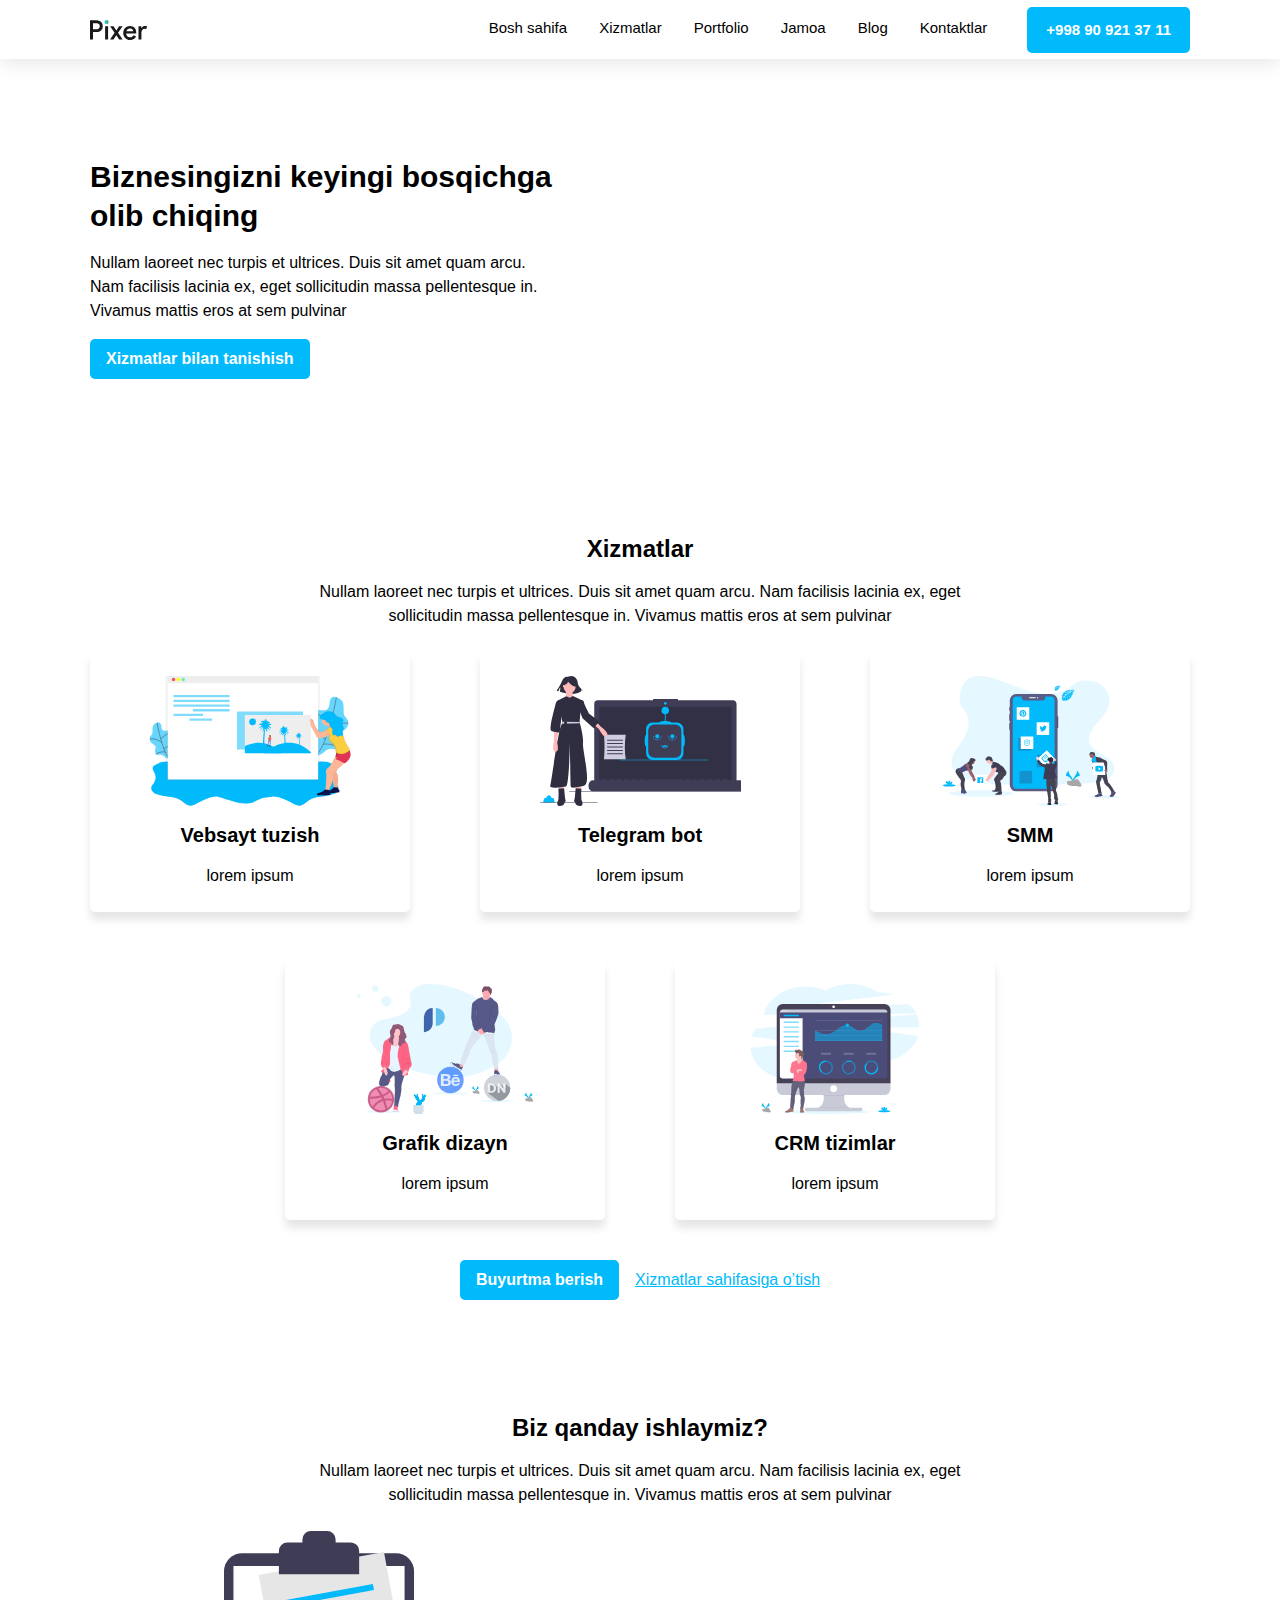
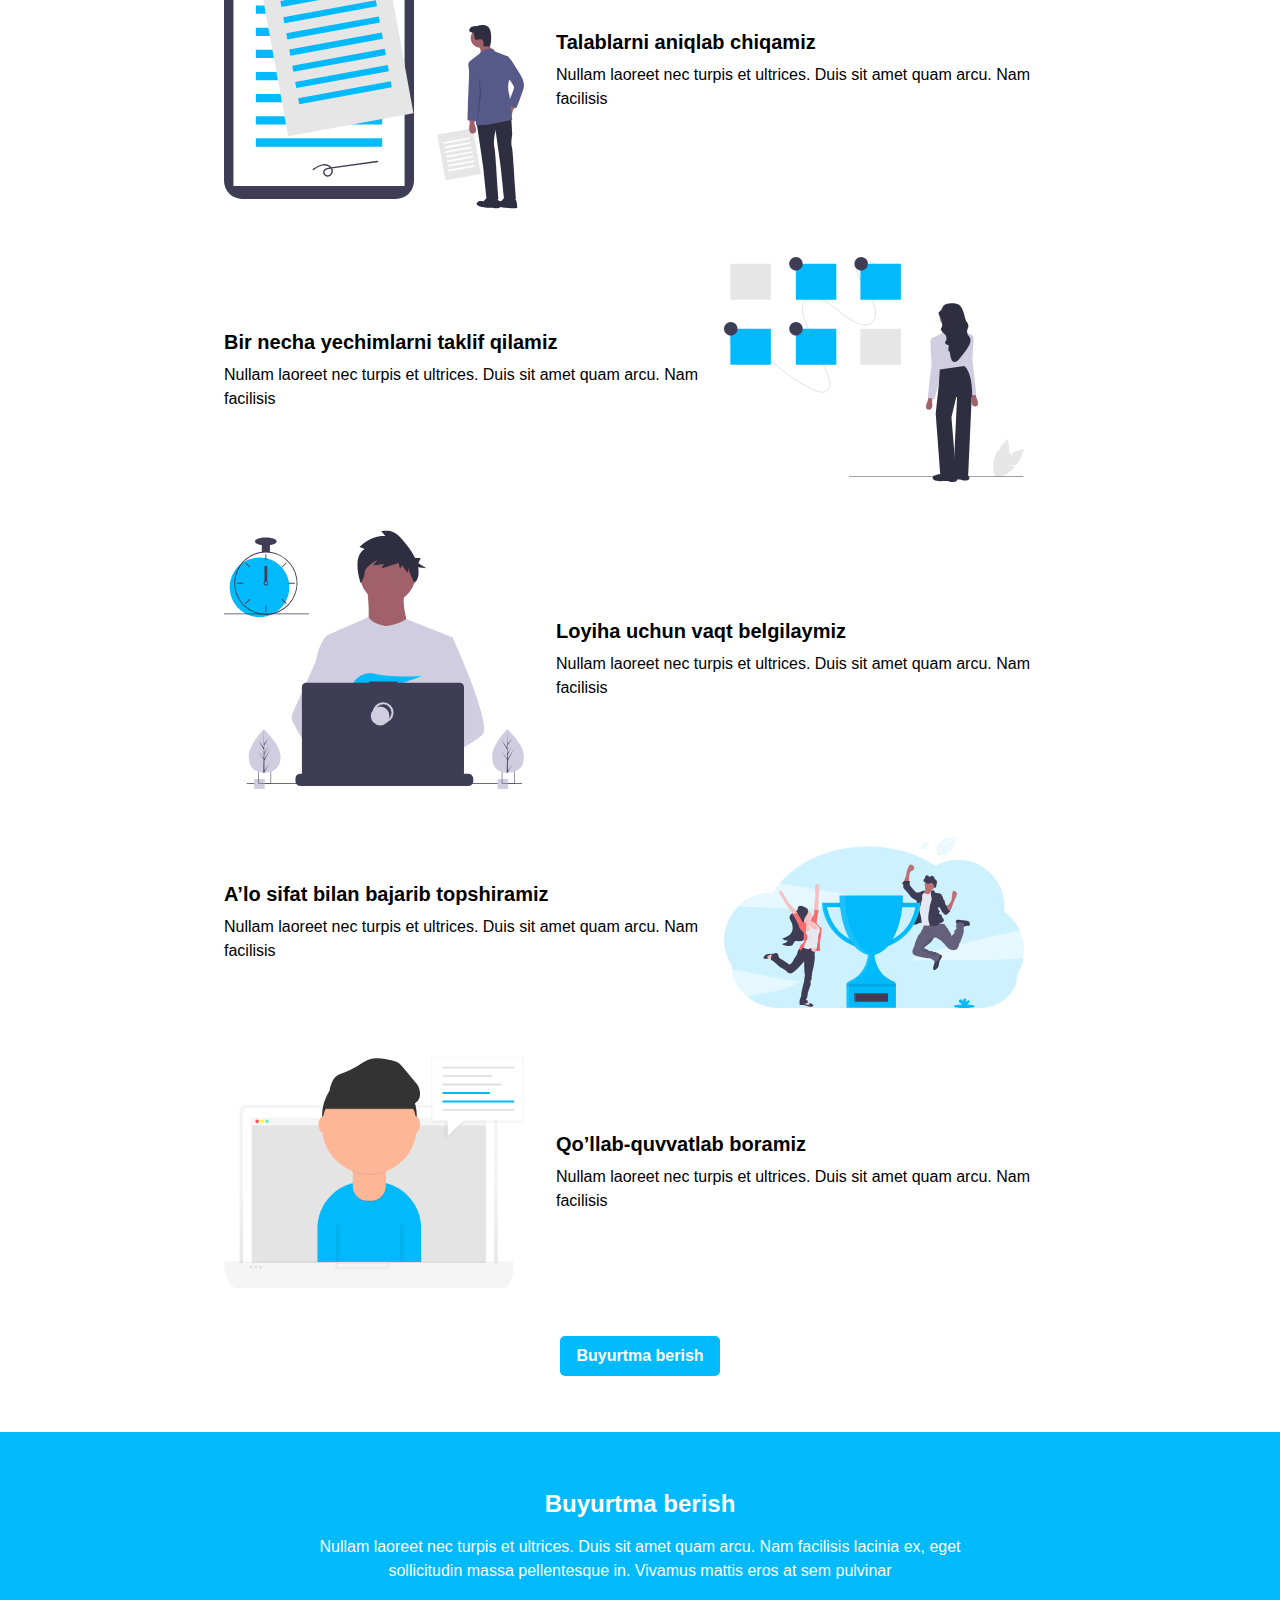
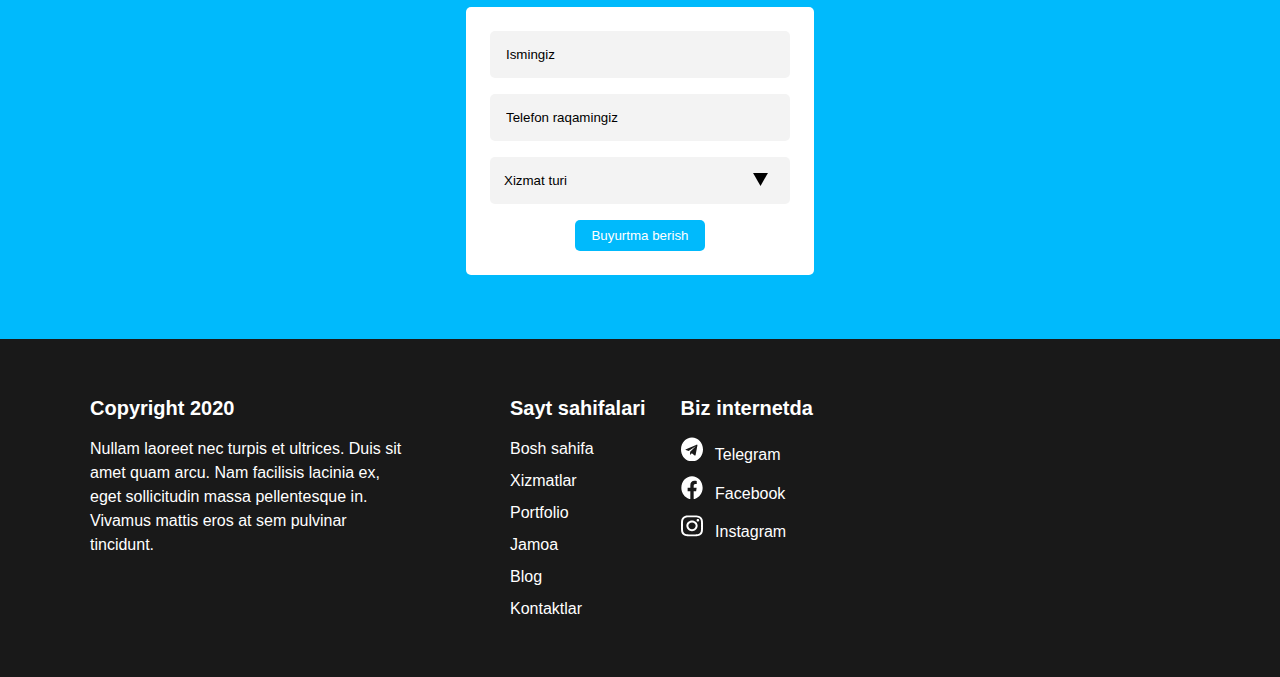
==== index.html @ 086cc728 "Initial commit" ====
<!DOCTYPE html>
<html lang="en">
<head>
    <meta charset="UTF-8">
    <meta http-equiv="X-UA-Compatible" content="IE=edge">
    <meta name="viewport" content="width=device-width, initial-scale=1.0">
    <title>Pixer</title>
    <link rel="stylesheet" href="./css/main.css">
</head>
<body>
    <!-- The header part of the site -->
    <header>
        <div class="container">
            <div class="header-box">
                <a href="./index.html" class="header-link">
                    <img src="./photos/pixer-logo.svg" alt="Pixer web-site logo" class="header-logo">
                </a>
                <div class="header-navbar-box">
                    <ul class="header-list">
                        <li class="header-item">
                            <a href="" class="header-item__link">
                                Bosh sahifa
                            </a>
                        </li>
                        <li class="header-item">
                            <a href="service.html" class="header-item__link">
                                Xizmatlar
                            </a>
                        </li>
                        <li class="header-item">
                            <a href="portfolio.html" class="header-item__link">
                                Portfolio
                            </a>
                        </li>
                        <li class="header-item">
                            <a href="team.html" class="header-item__link">
                                Jamoa
                            </a>
                        </li>
                        <li class="header-item">
                            <a href="blog.html" class="header-item__link">
                                Blog
                            </a>
                        </li>
                        <li class="header-item">
                            <a href="contact.html" class="header-item__link">
                                Kontaktlar
                            </a>
                        </li>
                    </ul>
                    <a href="tel:+998909213711" class="header-navbar__link">
                        +998 90 921 37 11
                    </a>
                </div>
            </div>
        </div>
    </header>
    <main>
        <!-- Opened the intro section -->
        <section class="intro">
            <div class="container">
                <div class="intro-box">
                    <div class="intro-box__child">
                        <h1 class="intro-box__heading">
                            Biznesingizni keyingi bosqichga
                            olib chiqing
                        </h1>
                        <p class="intro-box__text">
                            Nullam laoreet nec turpis et ultrices. Duis sit amet quam arcu. Nam facilisis lacinia ex, eget sollicitudin massa pellentesque in. Vivamus mattis eros at sem pulvinar
                        </p>
                        <a href="./service.html" class="intro-box__link">
                            Xizmatlar bilan tanishish
                        </a>
                    </div>
                    <iframe class="apple-imovie" width="458" height="258" src="https://www.youtube.com/embed/6_pru8U2RmM" title="YouTube video player" allow="accelerometer; autoplay; clipboard-write; encrypted-media; gyroscope; picture-in-picture" allowfullscreen></iframe>
                </div>
            </div>
        </section>
        <section class="section-service">
            <div class="container">
                <div class="sevice-box">
                    <h2 class="service-heading">
                        Xizmatlar
                    </h2>
                    <p class="service-text">
                        Nullam laoreet nec turpis et ultrices. Duis sit amet quam arcu. Nam facilisis lacinia ex, eget sollicitudin massa pellentesque in. Vivamus mattis eros at sem pulvinar
                    </p>
                </div>
                <ul class="service-list">
                    <li class="service-item">
                        <a href="./website.html" class="service-item__link">
                            <h3 class="service-item__heading">
                                Vebsayt tuzish
                            </h3>
                            <p class="service-item__text">
                                lorem ipsum
                            </p>
                        </a>
                    </li>
                    <li class="service-item">
                        <a href="./telegram.html" class="service-item__link">
                            <h3 class="service-item__heading">
                                Telegram bot
                            </h3>
                            <p class="service-item__text">
                                lorem ipsum
                            </p>
                        </a>
                    </li>
                    <li class="service-item">
                        <a href="./smm.html" class="service-item__link">
                            <h3 class="service-item__heading">
                                SMM
                            </h3>
                            <p class="service-item__text">
                                lorem ipsum
                            </p>
                        </a>
                    </li>
                    <li class="service-item">
                        <a href="./grafik.html" class="service-item__link">
                            <h3 class="service-item__heading">
                                Grafik dizayn
                            </h3>
                            <p class="service-item__text">
                                lorem ipsum
                            </p>
                        </a>
                    </li>
                    <li class="service-item">
                        <a href="./crm.html" class="service-item__link">
                            <h3 class="service-item__heading">
                                CRM tizimlar
                            </h3>
                            <p class="service-item__text">
                                lorem ipsum
                            </p>
                        </a>
                    </li>
                </ul>
                <div class="service-bottom-box">
                    <a href="#" class="service-bottom__link">
                        Buyurtma berish
                    </a>
                    <a href="service.html" class="service-bottom__second">
                        Xizmatlar sahifasiga o’tish
                    </a>
                </div>
            </div>
        </section>
        <section class="section-bottom">
            <div class="container">
                <div class="section-bottom__box">
                    <h2 class="bottom__heading">
                        Biz qanday ishlaymiz?
                    </h2>
                    <p class="bottom__text">
                        Nullam laoreet nec turpis et ultrices. Duis sit amet quam arcu. Nam facilisis lacinia ex, eget sollicitudin massa pellentesque in. Vivamus mattis eros at sem pulvinar
                    </p>
                </div>
                <ol class="bottom-list">
                    <li class="bottom-item">
                        <div class="bottom-item__box">
                            <h3 class="bottom-item__heading">
                                Talablarni aniqlab chiqamiz
                            </h3>
                            <p class="bottom-item__text">
                                Nullam laoreet nec turpis et ultrices. Duis sit amet quam arcu. Nam facilisis
                            </p>
                        </div>
                    </li>
                    <li class="bottom-item">
                        <div class="bottom-item__box">
                            <h3 class="bottom-item__heading">
                                Bir necha yechimlarni taklif qilamiz
                            </h3>
                            <p class="bottom-item__text">
                                Nullam laoreet nec turpis et ultrices. Duis sit amet quam arcu. Nam facilisis
                            </p>
                        </div>
                    </li>
                    <li class="bottom-item">
                        <div class="bottom-item__box">
                            <h3 class="bottom-item__heading">
                                Loyiha uchun vaqt belgilaymiz
                            </h3>
                            <p class="bottom-item__text">
                                Nullam laoreet nec turpis et ultrices. Duis sit amet quam arcu. Nam facilisis
                            </p>
                        </div>
                    </li>
                    <li class="bottom-item">
                        <div class="bottom-item__box">
                            <h3 class="bottom-item__heading">
                                A’lo sifat bilan bajarib topshiramiz
                            </h3>
                            <p class="bottom-item__text">
                                Nullam laoreet nec turpis et ultrices. Duis sit amet quam arcu. Nam facilisis
                            </p>
                        </div>
                    </li>
                    <li class="bottom-item">
                        <div class="bottom-item__box">
                            <h3 class="bottom-item__heading">
                                Qo’llab-quvvatlab boramiz
                            </h3>
                            <p class="bottom-item__text">
                                Nullam laoreet nec turpis et ultrices. Duis sit amet quam arcu. Nam facilisis
                            </p>
                        </div>
                    </li>
                </ol>
                <div class="section-bottom__box-link">
                    <a href="" class="section-bottom__link">
                        Buyurtma berish
                    </a>
                </div>
            </div>
        </section>

        <section class="section-order">
            <div class="container">
                <div class="order-under-text">
                    <h2 class="order-heading">
                        Buyurtma berish
                    </h2>
                    <p class="order-text">
                        Nullam laoreet nec turpis et ultrices. Duis sit amet quam arcu. Nam facilisis lacinia ex, eget sollicitudin massa pellentesque in. Vivamus mattis eros at sem pulvinar
                    </p>
                </div>
                <form action="https://echo.htmlacademy.ru/courses" class="form-order" method="post" autocomplete="off">
                    <label>
                        <input type="text" name="user_name" id="username" 
                        placeholder="Ismingiz" class="input-second" aria-label="username" required>
                    </label>
                    <label>
                        <input type="tel" name="user_tel" id="usertel" 
                        placeholder="Telefon raqamingiz" class="input-second" aria-label="usertel" required>
                    </label>
                    <select class="order-list" name="order-list">
                        <option value="xizmatturi" selected disabled>Xizmat turi</option>
                        <option value="Vebsayttuzish">Vebsayt tuzish</option>
                        <option value="Telegrambot">Telegram bot</option>
                        <option value="SMM">SMM</option>
                        <option value="Grafikdizayn">Grafik dizayn</option>
                        <option value="CRMtizimlar">CRM tizimlar</option>
                    </select>
                    <button type="submit" class="btn">
                        Buyurtma berish
                    </button>
                </form>
            </div>
        </section>
    </main>
    <footer>
        <div class="container">
            <div class="footer-parent-box">
                <div class="footer-child-box">
                    <strong class="footer-strong-text">
                        Copyright 2020
                    </strong>
                    <p class="footer-text">
                        Nullam laoreet nec turpis et ultrices. Duis sit amet quam arcu. Nam facilisis lacinia ex, eget sollicitudin massa pellentesque in. Vivamus mattis eros at sem pulvinar tincidunt.
                    </p>
                </div>
                <div class="footer-child-box__second">
                    <strong class="footer-strong-text">
                        Sayt sahifalari
                    </strong>
                    <ul class="footer-list">
                        <li class="footer-item">
                            <a href="./index.html" class="footer-item__link">
                                Bosh sahifa
                            </a>
                        </li>
                        <li class="footer-item">
                            <a href="./service.html" class="footer-item__link">
                                Xizmatlar
                            </a>
                        </li>
                        <li class="footer-item">
                            <a href="./portfolio.html" class="footer-item__link">
                                Portfolio
                            </a>
                        </li>
                        <li class="footer-item">
                            <a href="./team.html" class="footer-item__link">
                                Jamoa
                            </a>
                        </li>
                        <li class="footer-item">
                            <a href="./blog.html" class="footer-item__link">
                                Blog
                            </a>
                        </li>
                        <li class="footer-item">
                            <a href="./contact.html" class="footer-item__link">
                                Kontaktlar
                            </a>
                        </li>
                    </ul>
                </div>
                <div class="foter-child-box__thirst">
                    <strong class="footer-strong-text">
                        Biz internetda
                    </strong>
                    <ul class="footer-list-logo">
                        <li class="footer-item-logo">
                            <a href="#" class="footer-item-logo-link" target="blank">
                                Telegram
                            </a>
                        </li>
                        <li class="footer-item-logo">
                            <a href="#" class="facebook-logo" target="blank">
                                Facebook
                            </a>
                        </li>
                        <li class="footer-item-logo">
                            <a href="#" class="instagram-logo" target="blank">
                                Instagram
                            </a>
                        </li>
                    </ul>
                </div>
            </div>
        </div>
    </footer>
</body>
</html>
---- css/main.css ----
:root{
    --fontregular:400;
    --font700: 700;
    --colorblack: #000;
    --colorblue: #00bafc;
    --colorwhite: #fff;
}
/* open-sans-regular - latin_cyrillic */
@font-face {
    font-family: 'Open Sans';
    font-style: normal;
    font-weight: 400;
    src: local(''),
         url('../fonts/open-sans-v29-latin_cyrillic-regular.woff2') format('woff2'), /* Chrome 26+, Opera 23+, Firefox 39+ */
         url('../fonts/open-sans-v29-latin_cyrillic-regular.woff') format('woff'); /* Chrome 6+, Firefox 3.6+, IE 9+, Safari 5.1+ */
}
  /* open-sans-700 - latin_cyrillic */
  @font-face {
    font-family: 'Open Sans';
    font-style: normal;
    font-weight: 700;
    src: local(''),
         url('../fonts/open-sans-v29-latin_cyrillic-700.woff2') format('woff2'), /* Chrome 26+, Opera 23+, Firefox 39+ */
         url('../fonts/open-sans-v29-latin_cyrillic-700.woff') format('woff'); /* Chrome 6+, Firefox 3.6+, IE 9+, Safari 5.1+ */
}
*{
    box-sizing: border-box;
}
  body{
    font-family: "Open-sans", Arial, sans-serif;
    font-weight: 400;
    padding: 0;
    margin: 0;
}
header{
    background: #FFFFFF;
    box-shadow: 0px 4px 20px rgba(0, 0, 0, 0.1);
}
img{
    display: block;
}
.container {
    width: 1140px;
    margin-right: auto;
    margin-left: auto;
    padding-right: 20px;
    padding-left: 20px
}
.header-box {
    display: flex;
    align-items: center;
}
.header-link {
    width: 58.11px;
    height: 20px;
}
.header-link:active{
    opacity: 0.4;
}
.header-logo {
    width: 58.11px;
    height: 20px;
}
.header-navbar-box {
    margin-left: auto;
    display: flex;
    align-items: center;
}
.header-list {
    margin: 0;
    padding: 0;
    margin-right: 24px;
    display: flex;
}
.header-item {
    padding: 16px;
    list-style: none;
    border-bottom: 3px solid #fff;
}
.header-item:nth-child(1){
    margin: 0;
}
.header-item:hover{
    border-bottom: 3px solid #191919;
}
.header-item:active{
    font-size: 15px;
    line-height: 24px;
    padding: 16px;
    color: var(--colorwhite);
    background: #191919b3;
}
.header-item__link {
    display: inline-block;
    text-decoration: none;
    font-size: 15px;
    line-height: 24px;
    color: var(--colorblack);
}
.header-navbar__link {
    padding: 8px 16px;
    font-weight: 700;
    font-size: 15px;
    line-height: 24px;
    text-decoration: none;
    border: 3px solid var(--colorblue);
    background: #00BAFC;
    border-radius: 5px;
    color: var(--colorwhite);
    background-color: var(--colorblue);
}
.header-navbar__link:hover{
    background: var(--colorwhite);
    border: 3px solid var(--colorblue);
    border-radius: 5px;
    color: var(--colorblue);
}
.header-navbar__link:active{
    border-radius: 5px;
    color: #FFFFFF;
    background: #00bafc99;
}
.intro {
    padding: 80px 0px;
}
.intro-box {
    display: flex;
    align-items: center;
}
.intro-box__child {
    width: 470px;
}
.intro-box__heading {
    font-weight: 700;
    font-size: 30px;
    line-height: 130%;
    color: var(--colorblack);
    margin: 0;
    margin-bottom: 16px;
}
.intro-box__text {
    font-size: 16px;
    line-height: 24px;
    color: var(--colorblack);
    margin: 0;
    margin-bottom: 16px;
}
.intro-box__link {
    display: inline-block;
    font-weight: 700;
    font-size: 16px;
    line-height: 24px;
    color: var(--colorwhite);
    background: #00BAFC;
    border-radius: 5px;
    text-decoration: none;
    padding: 8px 16px;
}
.apple-imovie {
    margin-left: auto;
    border: none;
    border-radius: 5px;
}
.section-service {
    padding: 56px 0px;
}
.sevice-box {
    width: 719px;
    margin-right: auto;
    margin-left: auto;
    margin-bottom: 24px;
}
.service-heading {
    margin: 0;
    margin-bottom: 16px;
    font-weight: 700;
    font-size: 24px;
    line-height: 130%;
    text-align: center;
    color: var(--colorblack);
}
.service-text {
    margin: 0;
    font-size: 16px;
    line-height: 24px;
    text-align: center;
    color: var(--colorblack);
}
.service-list {
    display: flex;
    flex-wrap: wrap;
    justify-content: center;
    margin: 0;
    padding: 0;
    margin-bottom: 40px;
}
.service-item {
    width: 320px;
    margin-right: 70px;
    margin-bottom: 48px;
    padding: 24px 0px;
    background: #FFFFFF;
    box-shadow: 0px 8px 8px rgba(0, 0, 0, 0.1);
    border-radius: 5px;
    list-style: none;
}
.service-item::before{
    display: block;
    margin-bottom: 16px;
    background-image: url("../photos/website-illustration.svg");
    width: 202.79px;
    height: 130px;
    content: "";
}
.service-item:nth-child(1){
    padding: 24px 58.6px;

}
.service-item:nth-child(2){
    padding: 24px 58.6px;

}
.service-item:nth-child(2)::before{
    background-repeat: no-repeat;
    background-image: url("../photos/bot.svg");
}
.service-item:nth-child(3){
    padding: 24px 71.57px;
    margin-right: 0;
}
.service-item:nth-child(3)::before{
    background-repeat: no-repeat;
    background-image: url("../photos/smm.svg");
}
.service-item:nth-child(4){
    padding: 24px 70.55px;
    margin-bottom: 0;
}
.service-item:nth-child(4)::before{
    background-repeat: no-repeat;
    background-image: url("../photos/playing.svg");

}
.service-item:nth-child(5){
    padding: 24px 75.39px;
    margin-right: 0;
    margin-bottom: 0;
}
.service-item:nth-child(5)::before{
    background-repeat: no-repeat;
    background-image: url("../photos/crm-illustration.svg");
}
.service-item__link {
    text-decoration: none;
}
.service-item__heading {
    margin: 0;
    margin-bottom: 16px;
    font-weight: var(--font700);
    font-size: 20px;
    line-height: 130%;
    text-align: center;
    color: var(--colorblack);
}
.service-item__text {
    margin: 0;
    font-size: 16px;
    line-height: 24px;
    text-align: center;
    color: var(--colorblack);
}
.service-bottom-box {
    display: flex;
    align-items: center;
    justify-content: center;
}
.service-bottom__link{
    display: inline-block;
    padding: 8px 16px;
    font-weight: var(--font700);
    font-size: 16px;
    line-height: 24px;
    color: var(--colorwhite);
    background: var(--colorblue);
    border-radius: 5px;
    text-decoration: none;
    margin-right: 16px;
}
.service-bottom__second {
    font-size: 16px;
    line-height: 24px;
    text-align: center;
    text-decoration-line: underline;
    color: var(--colorblue);    
}
.section-bottom {
    padding: 56px 0px;
}
.section-bottom__box {
    width: 719px;
    margin-right: auto;
    margin-left: auto;
    margin-bottom: 24px;
}
.bottom__heading {
    margin: 0;
    margin-bottom: 16px;
    font-weight: var(--font700);
    font-size: 24px;
    line-height: 130%;
    text-align: center;
    color: var(--colorblack);
}
.bottom__text {
    margin: 0;
    font-size: 16px;
    line-height: 24px;
    text-align: center;
    color: var(--colorblack);
}
.bottom-list {
    margin: 0;
    padding: 0;
    margin-bottom: 48px;
    list-style: none;
}
.bottom-item {
    display: flex;
    align-items: center;
    margin-bottom: 48px;
    margin-left: auto;
    margin-right: auto;
    margin-bottom: 48px;
    width: 832px
}
.bottom-item::before {
    width: 300px;
    height: 278px;
    margin-right: 32px;
    content: "";
    background-image: url("../photos/girl-illlustration.svg");
    display: inline-block;
    background-repeat: no-repeat;
}
.bottom-item:nth-child(2){
    flex-direction: row-reverse;
}
.bottom-item:nth-child(4){
    flex-direction: row-reverse;
}
.bottom-item:nth-child(2)::before {
    width: 300px;
    height: 224.59px;
    background-image: url("../photos/step-illlustration.svg");
}
.bottom-item:nth-child(3)::before {
    width: 300px;
    height: 258.9px;
    background-image: url("../photos/developer-illustration.svg");
}
.bottom-item:nth-child(4)::before {
    width: 300px;
    height: 171.12px;
    background-image: url("../photos/boy-illustration.svg");
}
.bottom-item:nth-child(5){
    margin-bottom: 0;
}
.bottom-item:nth-child(5)::before {
    width: 300px;
    height: 232.2px;
    background-image: url("../photos/child-illustration.svg")
}
.bottom-item__box {
    width: 500px;
}
.bottom-item__heading {
    margin: 0;
    margin-bottom: 8px;
    font-weight: var(--font700);
    font-size: 20px;
    line-height: 130%;
    /* text-align: center; */
    color: var(--colorblack);
}
.bottom-item__text {
    margin: 0;
    font-size: 16px;
    line-height: 24px;
    color: var(--colorblack);
}
.section-bottom__box-link{
    display: flex;
    justify-content: center;
}
.section-bottom__link {
    padding: 8px 16px;
    font-weight: 700;
    font-size: 16px;
    line-height: 24px;
    background: #00BAFC;
    border-radius: 5px;
    color: #FFFFFF;
    text-decoration: none;
    display: inline-block;
}



.section-order {
    background: #00BAFC;
    padding-top: 56px;
    padding-bottom: 64px;
}
.order-under-text {
    width: 719px;
    margin-right: auto;
    margin-left: auto;
}
.order-heading {
    font-weight: 700;
    font-size: 24px;
    line-height: 130%;
    text-align: center;
    color: #FFFFFF;
    margin: 0;
    margin-bottom: 16px;
}
.order-text {
    font-weight: 400;
    font-size: 16px;
    line-height: 150%;
    text-align: center;
    color: #FFFFFF;
    margin: 0;
    margin-bottom: 24px;
}
.form-order {
    width: 348px;
    background-color: #FFFFFF;
    border-radius: 5px;
    padding: 24px;
    margin-right: auto;
    margin-left: auto;
}
::placeholder{
    color: #000000;
}
.input-second {
    padding: 16px;
    display: block;
    background-color: #f3f3f3;
    border-radius: 5px;
    border: none;
    width: 100%;
    margin-bottom: 16px;
}
.order-list {
    padding-top: 16px;
    padding-bottom: 16px;
    padding-left: 14px;
    background: url("../photos/Polygon.svg") 0 0/15px no-repeat #f3f3f3;
    border-radius: 5px;
    border: none;
    appearance: none;
    width: 100%;
    background-position: calc(50% + 120px) calc(50% - 1px);
    margin-bottom: 16px;
}
.btn {
    padding: 8px 16px;
    background: #00BAFC;
    border-radius: 5px;
    border: transparent;
    color: #FFFFFF;
    display: flex;
    margin-left: auto;
    margin-right: auto;
}
.youtube-imovie{
    border: none;
    width: 458px;
    height: 258px;
    border-radius: 5px;
}
footer{
    background-color: #191919;
    padding: 56px 0px;
}
.footer-parent-box {
    display: flex;
}
.footer-child-box {
    margin-right: 100px;
    width: 320px;
}
.footer-strong-text {
    font-weight: var(--font700);
    font-size: 20px;
    line-height: 130%;
    color:var(--colorwhite);
}
.footer-text {
    margin: 0;
    margin-top: 16px;
    font-size: 16px;
    line-height: 150%;
    color: var(--colorwhite);
}
.footer-child-box__second {
}
.footer-list {
    margin: 0;
    padding: 0;
    margin-top: 16px;
    margin-right: 87px;
}
.footer-item {
    list-style: none;
    font-size: 16px;
    line-height: 24px;
    color: #FFFFFF;
    margin-bottom: 8px;
}
.footer-item__link {
    text-decoration: none;
    font-size: 16px;
    line-height: 24px;
    color: var(--colorwhite);
}
.footer-item:nth-child(6){
    margin-bottom: 0;
}
.foter-child-box__thirst {
}
.footer-list-logo {
    margin: 0;
    padding: 0;
    margin-top: 16px;
}
.footer-item-logo {
    list-style: none;
    margin-bottom: 8px;
    display: flex;
    align-items: center;
}
.footer-item-logo:nth-child(3){
    margin-bottom: 0;
}
.footer-item-logo-link {
    font-weight: 400;
    font-size: 16px;
    line-height: 24px;
    color: var(--colorwhite);
    text-decoration: none;
}
.footer-item-logo-link:before{
    background-image: url("../photos/telegram.svg");
    width: 22px;
    height: 23.25px;
    content: "";
    display: inline-block;
    margin-right: 8px;
}
.facebook-logo{
    font-weight: 400;
    font-size: 16px;
    line-height: 24px;
    color: var(--colorwhite);
    text-decoration: none;
}
.facebook-logo::before{
    background-image: url("../photos/facebook.svg");
    width: 22px;
    height: 23.25px;
    content: "";
    display: inline-block;
    margin-right: 8px;
}
.instagram-logo{
    font-weight: 400;
    font-size: 16px;
    line-height: 24px;
    color: var(--colorwhite);
    text-decoration: none;
}
.instagram-logo::before{
    background-image: url("../photos/instagram.svg");
    width: 22px;
    height: 23.25px;
    content: "";
    display: inline-block;
    margin-right: 8px;
}
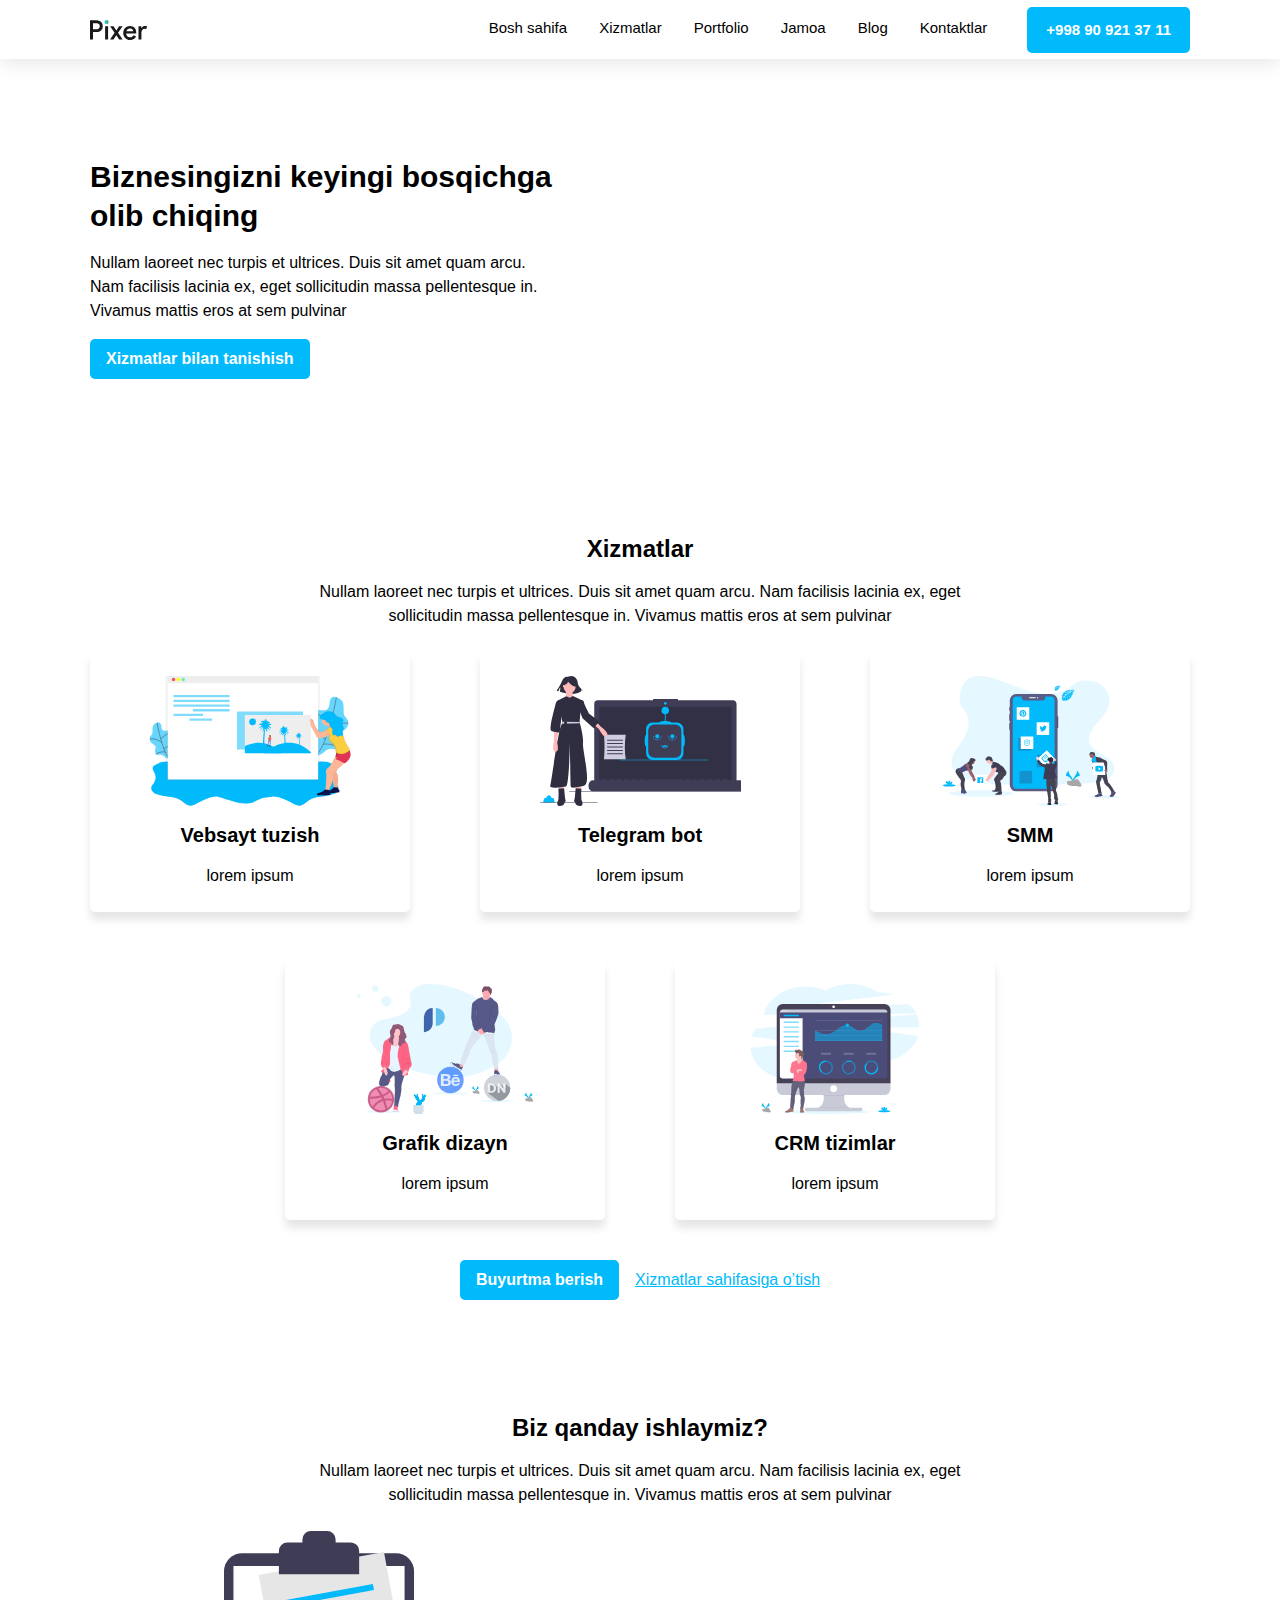
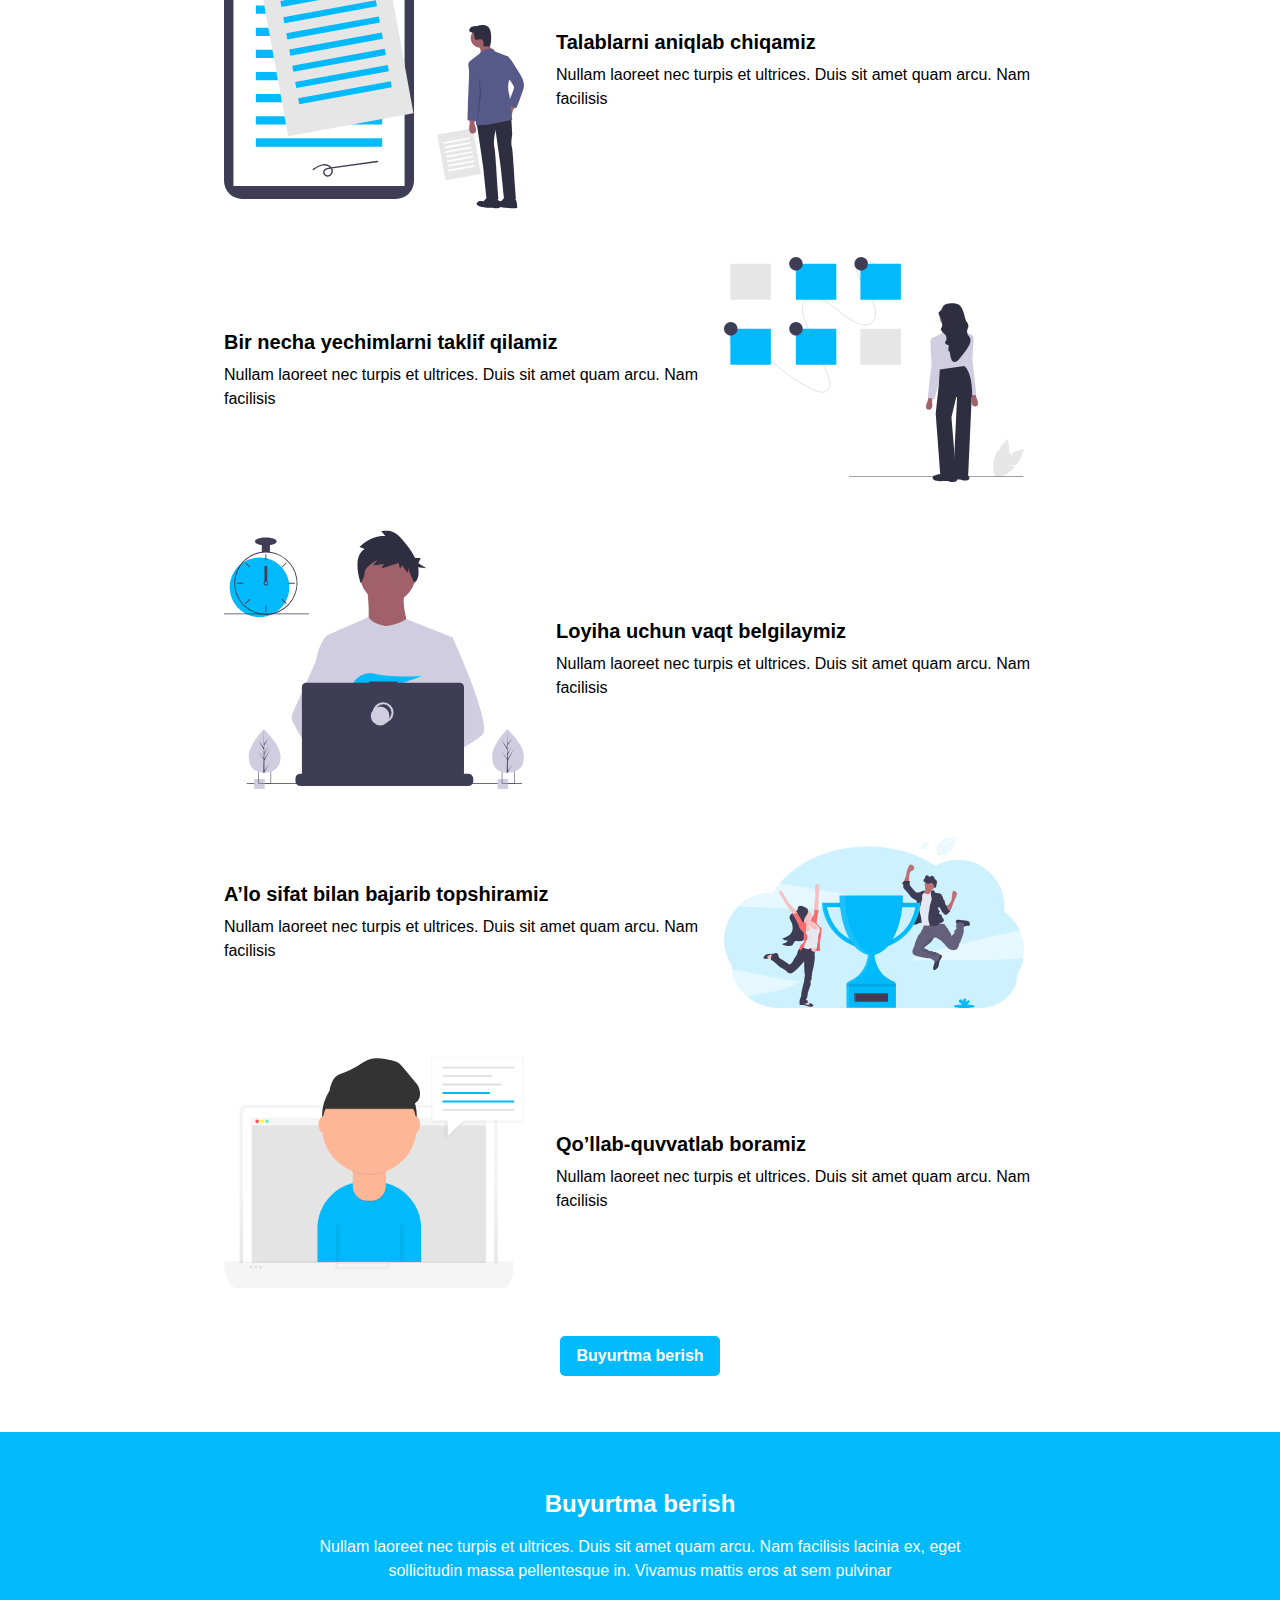
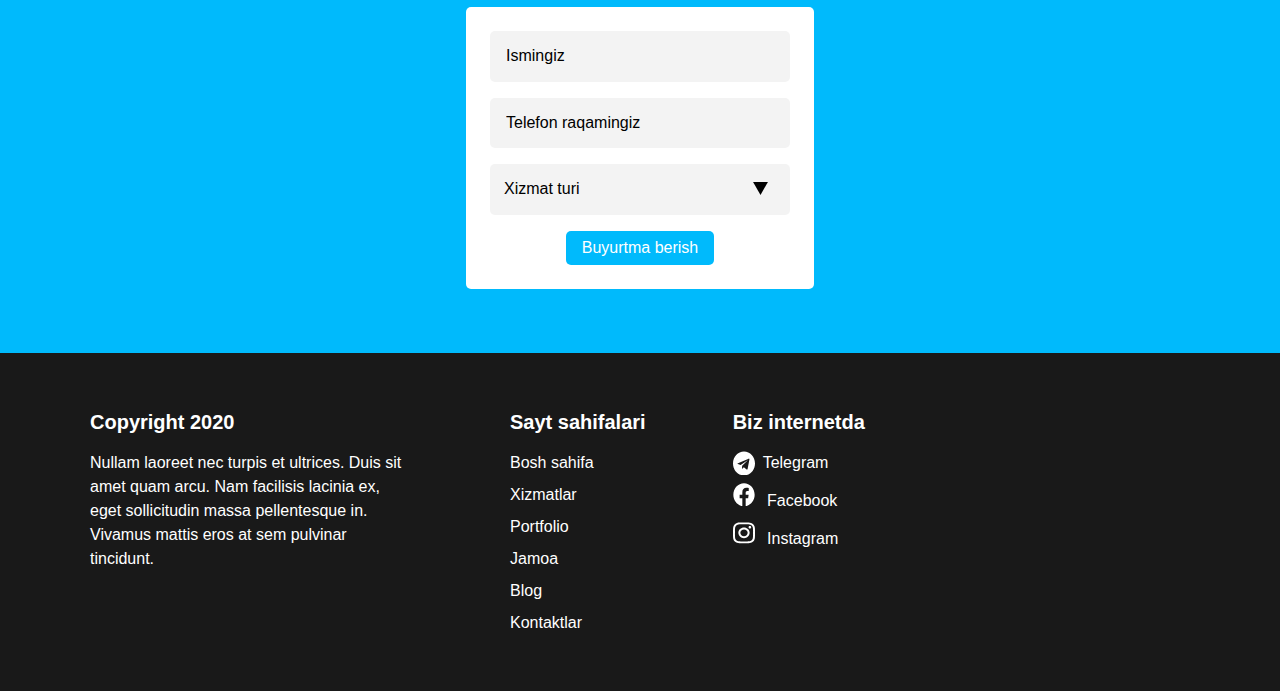
==== commit d2842905: "Initial fixed bugs" ====
--- a/index.html
+++ b/index.html
@@ -1,11 +1,11 @@
 <!DOCTYPE html>
-<html lang="en">
+<html lang="uz">
 <head>
     <meta charset="UTF-8">
     <meta http-equiv="X-UA-Compatible" content="IE=edge">
     <meta name="viewport" content="width=device-width, initial-scale=1.0">
     <title>Pixer</title>
-    <link rel="stylesheet" href="./css/main.css">
+    <link rel="stylesheet" href="./css/main-mini.css">
 </head>
 <body>
     <!-- The header part of the site -->
--- a/css/main-mini.css
+++ b/css/main-mini.css
@@ -0,0 +1,2 @@
+/*! normalize.css v8.0.1 | MIT License | github.com/necolas/normalize.css */button,hr,input{overflow:visible}progress,sub,sup{vertical-align:baseline}[type=checkbox],[type=radio],legend{box-sizing:border-box;padding:0}html{line-height:1.15;-webkit-text-size-adjust:100%}body{margin:0}details,main{display:block}h1{font-size:2em;margin:.67em 0}hr{box-sizing:content-box;height:0}code,kbd,pre,samp{font-family:monospace,monospace;font-size:1em}a{background-color:transparent}abbr[title]{border-bottom:none;text-decoration:underline;text-decoration:underline dotted}b,strong{font-weight:bolder}small{font-size:80%}sub,sup{font-size:75%;line-height:0;position:relative}sub{bottom:-.25em}sup{top:-.5em}img{border-style:none}button,input,optgroup,select,textarea{font-family:inherit;font-size:100%;line-height:1.15;margin:0}button,select{text-transform:none}[type=button],[type=reset],[type=submit],button{-webkit-appearance:button}[type=button]::-moz-focus-inner,[type=reset]::-moz-focus-inner,[type=submit]::-moz-focus-inner,button::-moz-focus-inner{border-style:none;padding:0}[type=button]:-moz-focusring,[type=reset]:-moz-focusring,[type=submit]:-moz-focusring,button:-moz-focusring{outline:ButtonText dotted 1px}fieldset{padding:.35em .75em .625em}legend{color:inherit;display:table;max-width:100%;white-space:normal}textarea{overflow:auto}[type=number]::-webkit-inner-spin-button,[type=number]::-webkit-outer-spin-button{height:auto}[type=search]{-webkit-appearance:textfield;outline-offset:-2px}[type=search]::-webkit-search-decoration{-webkit-appearance:none}::-webkit-file-upload-button{-webkit-appearance:button;font:inherit}summary{display:list-item}[hidden],template{display:none}
+.header-item:first-child,body{margin:0}.header-item:active,.header-item__link,.header-navbar__link{font-size:15px;line-height:24px}:root{--fontregular:400;--font700:700;--colorblack:#000;--colorblue:#00bafc;--colorwhite:#fff}*{-webkit-box-sizing:border-box;box-sizing:border-box}body{font-family:Open-sans,Arial,sans-serif;font-weight:400;padding:0}header{background:#fff;-webkit-box-shadow:0 4px 20px rgba(0,0,0,.1);box-shadow:0 4px 20px rgba(0,0,0,.1)}img{display:block}.container{width:1140px;margin-right:auto;margin-left:auto;padding-right:20px;padding-left:20px}.header-box,.intro-box{display:-webkit-box;display:-ms-flexbox;display:flex;-webkit-box-align:center;-ms-flex-align:center;align-items:center}.header-link,.header-logo{width:58.11px;height:20px}.header-link:active{opacity:.4}.header-navbar-box{margin-left:auto;display:-webkit-box;display:-ms-flexbox;display:flex;-webkit-box-align:center;-ms-flex-align:center;align-items:center}.header-list,.service-list{display:-webkit-box;display:-ms-flexbox}.header-list{margin:0 24px 0 0;padding:0;display:flex}.header-item__link,.intro-box__link{display:inline-block;text-decoration:none}.header-item{padding:16px;list-style:none;border-bottom:3px solid #fff}.header-item:hover{border-bottom:3px solid #191919}.header-item:active{padding:16px;color:var(--colorwhite);background:#191919b3}.header-item__link{color:var(--colorblack)}.header-navbar__link{padding:8px 16px;font-weight:700;text-decoration:none;border:3px solid var(--colorblue);background:#00bafc;border-radius:5px;color:var(--colorwhite);background-color:var(--colorblue)}.intro-box__heading,.intro-box__text{color:var(--colorblack);margin:0 0 16px}.header-navbar__link:hover{background:var(--colorwhite);border:3px solid var(--colorblue);border-radius:5px;color:var(--colorblue)}.header-navbar__link:active{border-radius:5px;color:#fff;background:#00bafc99}.intro{padding:80px 0}.intro-box__child{width:470px}.intro-box__heading{font-weight:700;font-size:30px;line-height:130%}.intro-box__text{font-size:16px;line-height:24px}.intro-box__link{font-weight:700;font-size:16px;line-height:24px;color:var(--colorwhite);background:#00bafc;border-radius:5px;padding:8px 16px}.service-heading,.service-item__heading{color:var(--colorblack);text-align:center}.section-bottom,.section-service,footer{padding:56px 0}.intro-box__link:hover{background-color:#00bafccc;border-radius:5px;opacity:.8}.intro-box__link:active{background-color:#00bafccc;border-radius:5px;opacity:.6}.apple-imovie{margin-left:auto;border:none;border-radius:5px}.section-bottom__box,.sevice-box{width:719px;margin-right:auto;margin-left:auto;margin-bottom:24px}.service-heading{margin:0 0 16px;font-weight:700;font-size:24px;line-height:130%}.bottom__text,.service-item__text,.service-text{margin:0;font-size:16px;line-height:24px;text-align:center;color:var(--colorblack)}.service-list{display:flex;-ms-flex-wrap:wrap;flex-wrap:wrap;-webkit-box-pack:center;-ms-flex-pack:center;justify-content:center;margin:0 0 40px;padding:0}.bottom-item,.service-bottom-box{display:-webkit-box;display:-ms-flexbox}.service-item{width:320px;margin-right:70px;margin-bottom:48px;padding:24px 0;background:#fff;-webkit-box-shadow:0 8px 8px rgba(0,0,0,.1);box-shadow:0 8px 8px rgba(0,0,0,.1);border-radius:5px;list-style:none}.service-item:hover{background:#fff;box-shadow:0 12px 21px rgba(0,0,0,.1);border-radius:5px}.service-item::before{display:block;margin-bottom:16px;background-image:url("../photos/website-illustration.svg");width:202.79px;height:130px;content:""}.service-item:active{background:#fff;box-shadow:0 4px 4px rgba(0,0,0,.2);border-radius:5px}.service-item:first-child,.service-item:nth-child(2){padding:24px 58.6px}.service-item:nth-child(2)::before{background-repeat:no-repeat;background-image:url("../photos/bot.svg")}.service-item:nth-child(3){padding:24px 71.57px;margin-right:0}.service-item:nth-child(3)::before{background-repeat:no-repeat;background-image:url("../photos/smm.svg")}.service-item:nth-child(4){padding:24px 70.55px;margin-bottom:0}.service-item:nth-child(4)::before{background-repeat:no-repeat;background-image:url("../photos/playing.svg")}.service-item:nth-child(5){padding:24px 75.39px;margin-right:0;margin-bottom:0}.service-item:nth-child(5)::before{background-repeat:no-repeat;background-image:url("../photos/crm-illustration.svg")}.service-item__link{text-decoration:none}.service-item__heading{margin:0 0 16px;font-weight:var(--font700);font-size:20px;line-height:130%}.service-bottom-box{display:flex;-webkit-box-align:center;-ms-flex-align:center;align-items:center;-webkit-box-pack:center;-ms-flex-pack:center;justify-content:center}.service-bottom__link{display:inline-block;padding:8px 16px;font-weight:var(--font700);font-size:16px;line-height:24px;color:var(--colorwhite);background:var(--colorblue);border-radius:5px;text-decoration:none;margin-right:16px}.service-bottom__link:hover{background-color:#00bafccc;border-radius:5px;opacity:.8}.service-bottom__link:active{background-color:#00bafccc;border-radius:5px;opacity:.6}.service-bottom__second{font-size:16px;line-height:24px;text-align:center;-webkit-text-decoration-line:underline;text-decoration-line:underline;color:var(--colorblue)}.bottom-item__heading,.bottom__heading{font-weight:var(--font700);line-height:130%}.bottom__heading{margin:0 0 16px;font-size:24px;text-align:center;color:var(--colorblack)}.bottom-list{margin:0 0 48px;padding:0;list-style:none}.bottom-item{display:flex;-webkit-box-align:center;-ms-flex-align:center;align-items:center;margin-left:auto;margin-right:auto;margin-bottom:48px;width:832px}.btn,.section-bottom__box-link{display:-webkit-box;display:-ms-flexbox}.bottom-item::before{width:300px;height:278px;margin-right:32px;content:"";background-image:url("../photos/girl-illlustration.svg");display:inline-block;background-repeat:no-repeat}.bottom-item:nth-child(2),.bottom-item:nth-child(4){-webkit-box-orient:horizontal;-webkit-box-direction:reverse;-ms-flex-direction:row-reverse;flex-direction:row-reverse}.bottom-item:nth-child(2)::before{width:300px;height:224.59px;background-image:url("../photos/step-illlustration.svg")}.bottom-item:nth-child(3)::before{width:300px;height:258.9px;background-image:url("../photos/developer-illustration.svg")}.bottom-item:nth-child(4)::before{width:300px;height:171.12px;background-image:url("../photos/boy-illustration.svg")}.bottom-item:nth-child(5),.footer-item-logo:nth-child(3),.footer-item:nth-child(6){margin-bottom:0}.bottom-item:nth-child(5)::before{width:300px;height:232.2px;background-image:url("../photos/child-illustration.svg")}.facebook-logo::before,.footer-item-logo-link:before,.instagram-logo::before{width:22px;height:23.25px;content:"";margin-right:8px}.bottom-item__box{width:500px}.bottom-item__heading{margin:0 0 8px;font-size:20px;color:var(--colorblack)}.bottom-item__text{margin:0;font-size:16px;line-height:24px;color:var(--colorblack)}.section-bottom__box-link{display:flex;-webkit-box-pack:center;-ms-flex-pack:center;justify-content:center}.section-bottom__link{padding:8px 16px;font-weight:700;font-size:16px;line-height:24px;background:#00bafc;border-radius:5px;color:#fff;text-decoration:none;display:inline-block}.btn:hover,.section-bottom__link:hover{background-color:#00bafccc;border-radius:5px;opacity:.8}.btn:active,.section-bottom__link:active{background-color:#00bafccc;border-radius:5px;opacity:.6}.section-order{background:#00bafc;padding-top:56px;padding-bottom:64px}.order-under-text{width:719px;margin-right:auto;margin-left:auto}.order-heading{font-weight:700;font-size:24px;line-height:130%;text-align:center;color:#fff;margin:0 0 16px}.order-text{font-weight:400;font-size:16px;line-height:150%;text-align:center;color:#fff;margin:0 0 24px}.btn,.form-order{margin-left:auto;margin-right:auto}.form-order{width:348px;background-color:#fff;border-radius:5px;padding:24px}.input-second,.order-list{border-radius:5px;width:100%;margin-bottom:16px}::-webkit-input-placeholder{color:#000}::-moz-placeholder{color:#000}:-ms-input-placeholder{color:#000}::-ms-input-placeholder{color:#000}::placeholder{color:#000}.input-second{padding:16px;display:block;background-color:#f3f3f3;border:none}.order-list{padding-top:16px;padding-bottom:16px;padding-left:14px;background:url("../photos/Polygon.svg") 0 0/15px no-repeat #f3f3f3;border:none;-webkit-appearance:none;-moz-appearance:none;appearance:none;background-position:calc(50% + 120px) calc(50% - 1px)}.btn{padding:8px 16px;background:#00bafc;border-radius:5px;border:transparent;color:#fff;display:flex}.youtube-imovie{border:none;width:458px;height:258px;border-radius:5px}footer{background-color:#191919}.footer-parent-box{display:-webkit-box;display:-ms-flexbox;display:flex}.footer-child-box{margin-right:100px;width:320px}.footer-strong-text{display:block;font-weight:var(--font700);font-size:20px;line-height:130%;color:var(--colorwhite)}.footer-text{margin:16px 0 0;font-size:16px;line-height:150%;color:var(--colorwhite)}.footer-child-box__second{margin-right:87px}.footer-list{margin:16px 0 0;padding:0}.footer-item{list-style:none;font-size:16px;line-height:24px;color:#fff;margin-bottom:8px}.facebook-logo,.footer-item-logo-link,.footer-item__link,.instagram-logo{font-size:16px;line-height:24px;color:var(--colorwhite);text-decoration:none}.footer-item__link:hover{color:var(--colorblue)}.footer-item__link:active{color:var(--colorblue);opacity:.6}.footer-list-logo{display:inline-block;margin:16px 0 0;padding:0}.footer-item-logo{list-style:none;margin-bottom:8px;display:-webkit-box;display:-ms-flexbox;display:flex;-webkit-box-align:center;-ms-flex-align:center;align-items:center}.footer-item-logo-link{display:flex;align-items:center;font-weight:400}.footer-item-logo-link:hover{color:#00bafc}.footer-item-logo-link:active{color:#00bafc;opacity:.6}.footer-item-logo-link:before{background-image:url("../photos/telegram.svg");display:inline-block}.facebook-logo,.instagram-logo{font-weight:400}.facebook-logo::before{background-image:url("../photos/facebook.svg");display:inline-block}.instagram-logo::before{background-image:url("../photos/instagram.svg");display:inline-block}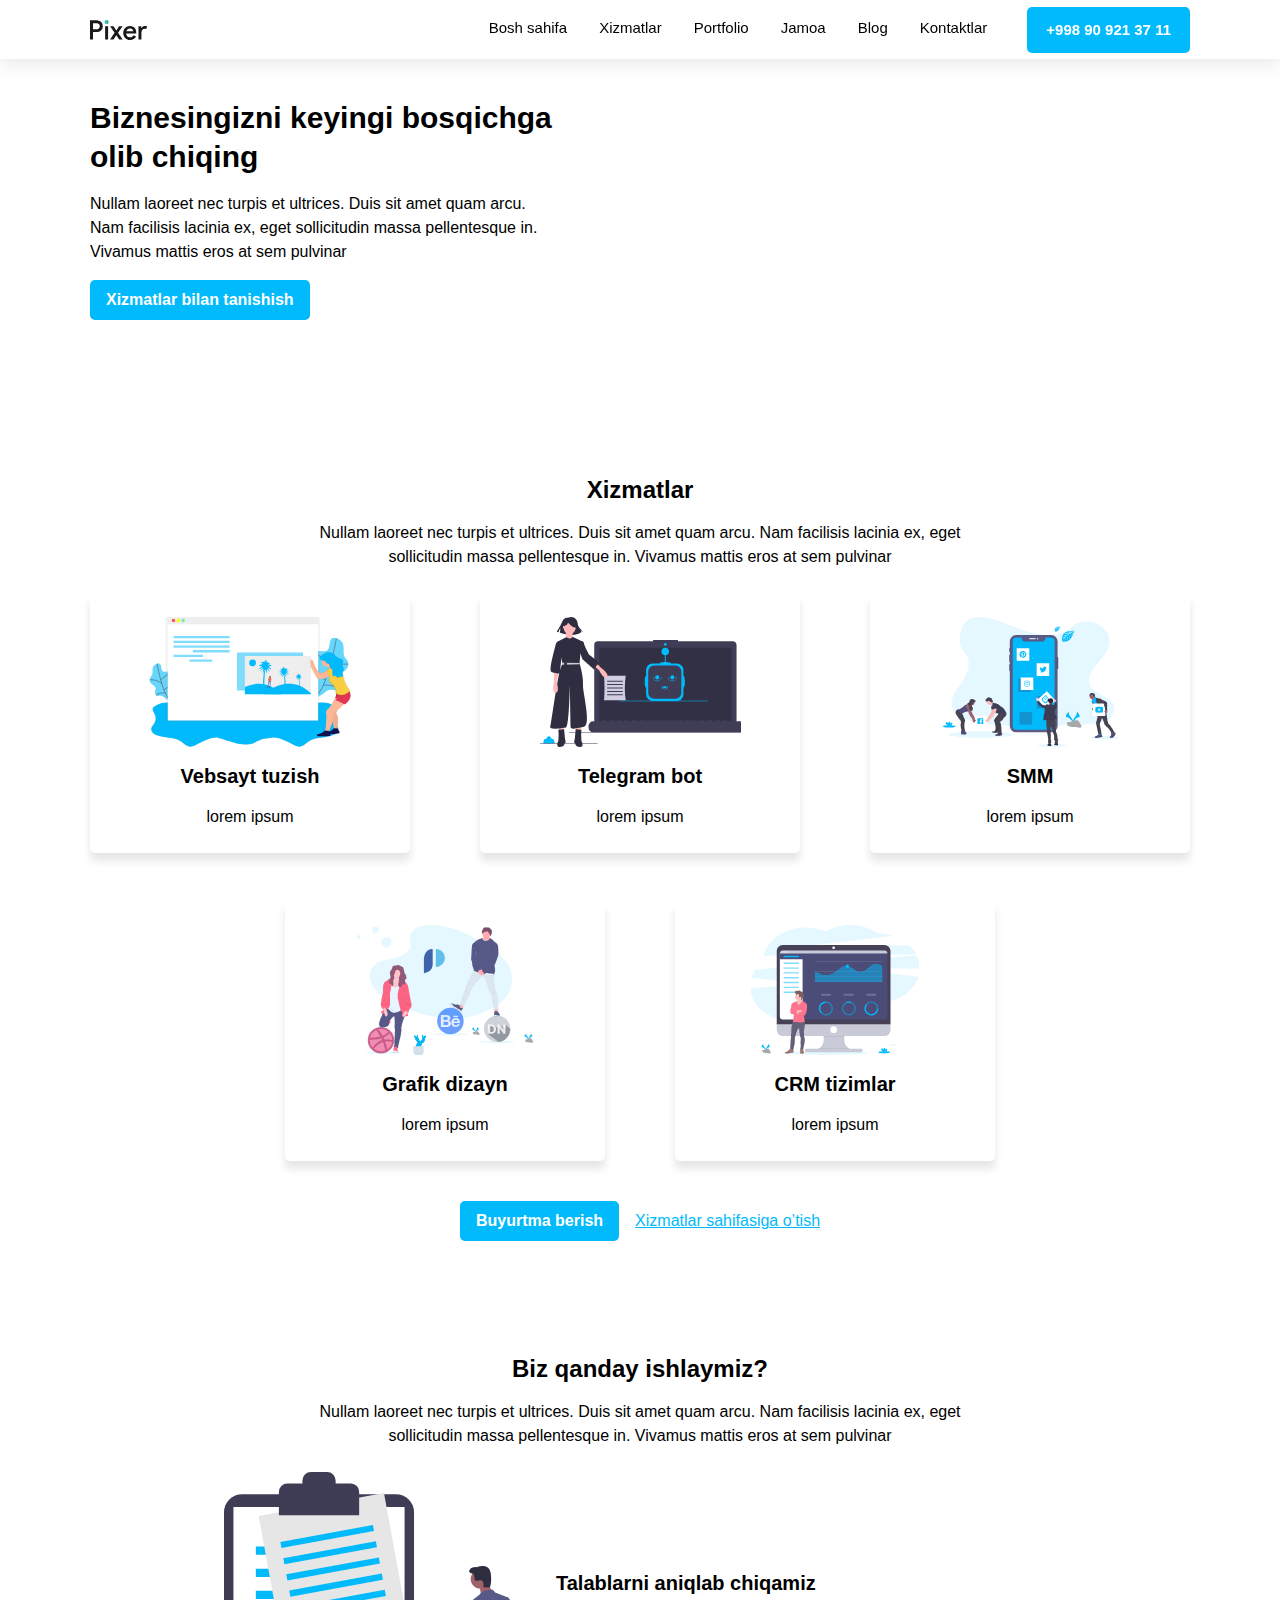
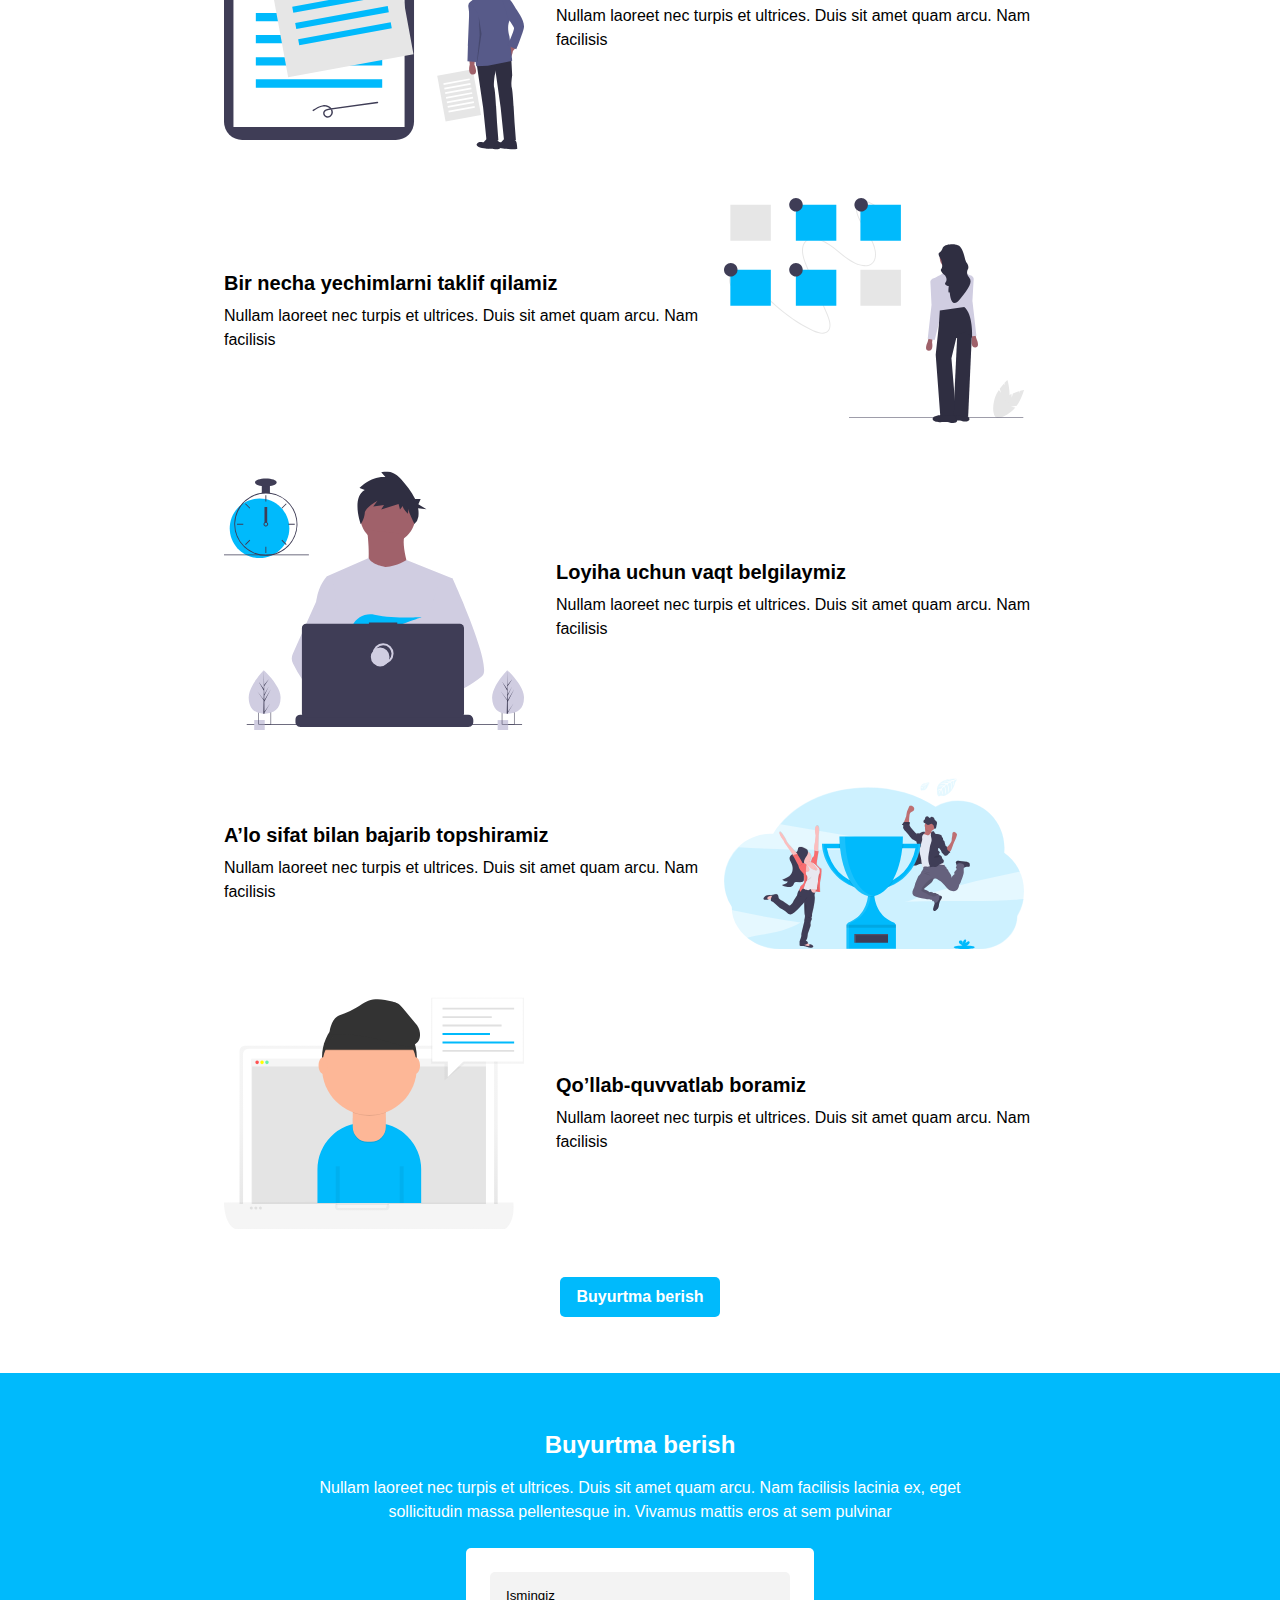
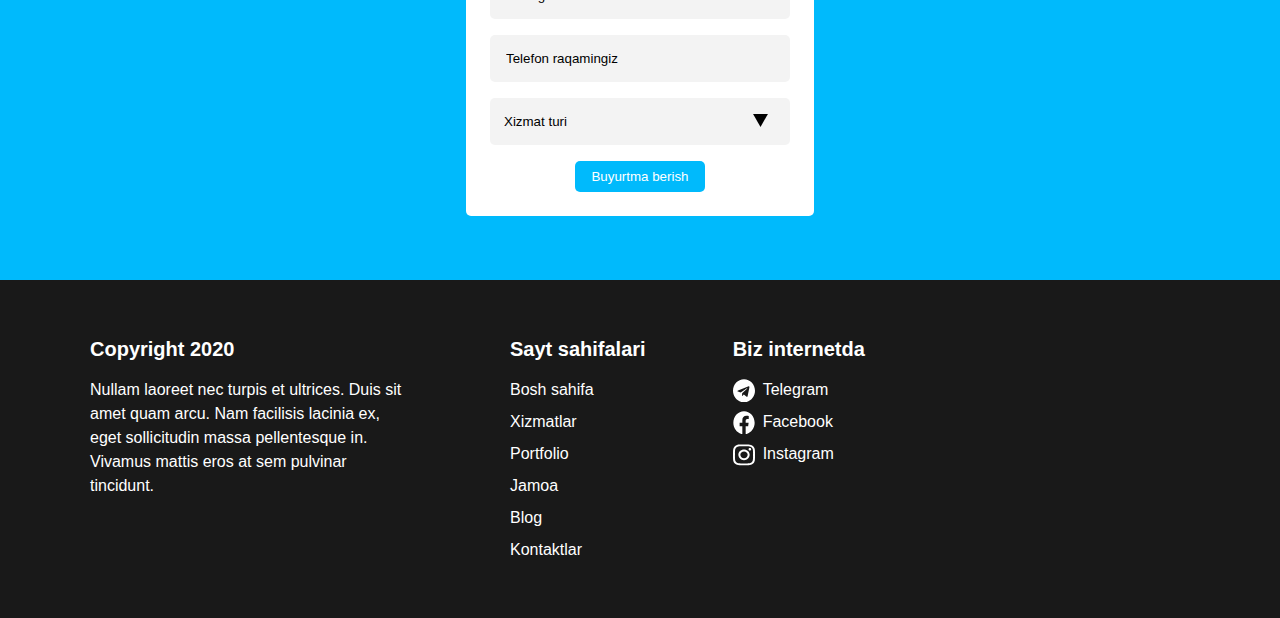
==== commit af65f1d4: "Fixed bugs" ====
--- a/index.html
+++ b/index.html
@@ -5,7 +5,7 @@
     <meta http-equiv="X-UA-Compatible" content="IE=edge">
     <meta name="viewport" content="width=device-width, initial-scale=1.0">
     <title>Pixer</title>
-    <link rel="stylesheet" href="./css/main-mini.css">
+    <link rel="stylesheet" href="./css/main.css">
 </head>
 <body>
     <!-- The header part of the site -->
@@ -26,6 +26,33 @@
                             <a href="service.html" class="header-item__link">
                                 Xizmatlar
                             </a>
+                            <ul class="ser">
+                                <li class="item">
+                                    <a href="./website.html" class="item-link">
+                                        Vebsayt
+                                    </a>
+                                </li>
+                                <li class="item">
+                                    <a href="./telegram.html" class="item-link">
+                                        Telegram bot
+                                    </a>
+                                </li>
+                                <li class="item">
+                                    <a href="./smm.html" class="item-link">
+                                        SMM
+                                    </a>
+                                </li>
+                                <li class="item">
+                                    <a href="./grafik.html" class="item-link">
+                                        Grafik dizayn
+                                    </a>
+                                </li>
+                                <li class="item">
+                                    <a href="./crm.html" class="item-link">
+                                        CRM tizim
+                                    </a>
+                                </li>                 
+                            </ul>
                         </li>
                         <li class="header-item">
                             <a href="portfolio.html" class="header-item__link">
@@ -68,7 +95,7 @@
                         <p class="intro-box__text">
                             Nullam laoreet nec turpis et ultrices. Duis sit amet quam arcu. Nam facilisis lacinia ex, eget sollicitudin massa pellentesque in. Vivamus mattis eros at sem pulvinar
                         </p>
-                        <a href="./service.html" class="intro-box__link">
+                        <a href="#services" class="intro-box__link">
                             Xizmatlar bilan tanishish
                         </a>
                     </div>
@@ -76,7 +103,7 @@
                 </div>
             </div>
         </section>
-        <section class="section-service">
+        <section class="section-service" id="services">
             <div class="container">
                 <div class="sevice-box">
                     <h2 class="service-heading">
@@ -139,7 +166,7 @@
                     </li>
                 </ul>
                 <div class="service-bottom-box">
-                    <a href="#" class="service-bottom__link">
+                    <a href="#order" class="service-bottom__link">
                         Buyurtma berish
                     </a>
                     <a href="service.html" class="service-bottom__second">
@@ -218,7 +245,7 @@
             </div>
         </section>
 
-        <section class="section-order">
+        <section class="section-order" id="order">
             <div class="container">
                 <div class="order-under-text">
                     <h2 class="order-heading">
--- a/css/main.css
+++ b/css/main.css
@@ -0,0 +1,801 @@
+/*
+* Prefixed by https://autoprefixer.github.io
+* PostCSS: v8.4.14,
+* Autoprefixer: v10.4.7
+* Browsers: last 4 version
+*/
+
+:root{
+    --fontregular:400;
+    --font700: 700;
+    --colorblack: #000;
+    --colorblue: #00bafc;
+    --colorwhite: #fff;
+}
+/* open-sans-regular - latin_cyrillic */
+@font-face {
+    font-family: 'Open Sans';
+    font-style: normal;
+    font-weight: 400;
+    src: local(''),
+    url('../fonts/open-sans-v29-latin_cyrillic-regular.woff2') format('woff2'), /* Chrome 26+, Opera 23+, Firefox 39+ */
+    url('../fonts/open-sans-v29-latin_cyrillic-regular.woff') format('woff'); /* Chrome 6+, Firefox 3.6+, IE 9+, Safari 5.1+ */
+}
+/* open-sans-700 - latin_cyrillic */
+@font-face {
+    font-family: 'Open Sans';
+    font-style: normal;
+    font-weight: 700;
+    src: local(''),
+    url('../fonts/open-sans-v29-latin_cyrillic-700.woff2') format('woff2'), /* Chrome 26+, Opera 23+, Firefox 39+ */
+    url('../fonts/open-sans-v29-latin_cyrillic-700.woff') format('woff'); /* Chrome 6+, Firefox 3.6+, IE 9+, Safari 5.1+ */
+}
+*{
+    -webkit-box-sizing: border-box;
+    box-sizing: border-box;
+}
+html{
+    scroll-behavior: smooth;
+}
+body{
+    font-family: "Open-sans", Arial, sans-serif;
+    font-weight: 400;
+    padding: 0;
+    margin: 0;
+}
+header{
+    background: #FFFFFF;
+    position: fixed;
+    width: 100%;
+    -webkit-box-shadow: 0px 4px 20px rgba(0, 0, 0, 0.1);
+    box-shadow: 0px 4px 20px rgba(0, 0, 0, 0.1);
+}
+img{
+    display: block;
+}
+.container {
+    width: 1140px;
+    margin-right: auto;
+    margin-left: auto;
+    padding-right: 20px;
+    padding-left: 20px
+}
+.header-box {
+    display: -webkit-box;
+    display: -ms-flexbox;
+    display: flex;
+    -webkit-box-align: center;
+    -ms-flex-align: center;
+    align-items: center;
+}
+.header-link {
+    width: 58.11px;
+    height: 20px;
+}
+.header-link:active{
+    opacity: 0.4;
+}
+.header-logo {
+    width: 58.11px;
+    height: 20px;
+}
+.header-navbar-box {
+    margin-left: auto;
+    display: -webkit-box;
+    display: -ms-flexbox;
+    display: flex;
+    -webkit-box-align: center;
+    -ms-flex-align: center;
+    align-items: center;
+}
+.header-list {
+    margin: 0;
+    padding: 0;
+    margin-right: 24px;
+    display: -webkit-box;
+    display: -ms-flexbox;
+    display: flex;
+}
+.header-item {
+    padding: 16px;
+    list-style: none;
+    border-bottom: 3px solid #fff;
+}
+.header-item:nth-child(2){
+    position: relative;
+}
+.ser{
+    display: none;
+    position: absolute;
+    margin: 0;
+    padding: 0;
+    list-style: none;
+    
+    background: #FFFFFF;
+    box-shadow: 0px 4px 24px rgba(0, 0, 0, 0.1);
+    border-radius: 5px;
+}
+.header-item:nth-child(2):hover>.ser{
+    display: block;
+    top: 106%;
+    left: -16%;
+}
+.item{
+    padding: 16px;
+    width: 127px;
+}
+.item:hover{
+    color: #fff;
+    background: #00BAFC;
+}
+.item:active{
+    color: #fff;
+    background: #00BAFC;
+    opacity: 0.6;
+}
+/* .item:nth-child(5){
+    padding-bottom: 0;
+} */
+.item-link{
+    font-weight: 400;
+    font-size: 16px;
+    line-height: 24px;
+    color: #000000;
+    text-align: left;
+    text-decoration: none;
+}
+.header-item:nth-child(1){
+    margin: 0;
+}
+.header-item:hover{
+    border-bottom: 3px solid #191919;
+}
+.header-item:active{
+    font-size: 15px;
+    line-height: 24px;
+    padding: 16px;
+    color: var(--colorwhite);
+    background: #191919b3;
+}
+.header-item__link {
+    display: inline-block;
+    text-decoration: none;
+    font-size: 15px;
+    line-height: 24px;
+    color: var(--colorblack);
+}
+.header-navbar__link {
+    padding: 8px 16px;
+    font-weight: 700;
+    font-size: 15px;
+    line-height: 24px;
+    text-decoration: none;
+    border: 3px solid var(--colorblue);
+    background: #00BAFC;
+    border-radius: 5px;
+    color: var(--colorwhite);
+    background-color: var(--colorblue);
+}
+.header-navbar__link:hover{
+    background: var(--colorwhite);
+    border: 3px solid var(--colorblue);
+    border-radius: 5px;
+    color: var(--colorblue);
+}
+.header-navbar__link:active{
+    border-radius: 5px;
+    color: #FFFFFF;
+    background: #00bafc99;
+}
+.intro {
+    padding: 80px 0px;
+}
+.intro-box {
+    display: -webkit-box;
+    display: -ms-flexbox;
+    display: flex;
+    -webkit-box-align: center;
+    -ms-flex-align: center;
+    align-items: center;
+}
+.intro-box__child {
+    width: 470px;
+}
+.intro-box__heading {
+    font-weight: 700;
+    font-size: 30px;
+    line-height: 130%;
+    color: var(--colorblack);
+    margin: 0;
+    margin-bottom: 16px;
+}
+.intro-box__text {
+    font-size: 16px;
+    line-height: 24px;
+    color: var(--colorblack);
+    margin: 0;
+    margin-bottom: 16px;
+}
+.intro-box__link {
+    display: inline-block;
+    font-weight: 700;
+    font-size: 16px;
+    line-height: 24px;
+    color: var(--colorwhite);
+    background: #00BAFC;
+    border-radius: 5px;
+    text-decoration: none;
+    padding: 8px 16px;
+}
+.intro-box__link:hover{
+    background-color: #00bafccc;
+    border-radius: 5px;
+    opacity: 0.8;
+}
+.intro-box__link:active{
+    background-color: #00bafccc;
+    border-radius: 5px;
+    opacity: 0.6;
+}
+.apple-imovie {
+    margin-left: auto;
+    border: none;
+    border-radius: 5px;
+}
+.section-service {
+    padding: 56px 0px;
+}
+.sevice-box {
+    width: 719px;
+    margin-right: auto;
+    margin-left: auto;
+    margin-bottom: 24px;
+}
+.service-heading {
+    margin: 0;
+    margin-bottom: 16px;
+    font-weight: 700;
+    font-size: 24px;
+    line-height: 130%;
+    text-align: center;
+    color: var(--colorblack);
+}
+.service-text {
+    margin: 0;
+    font-size: 16px;
+    line-height: 24px;
+    text-align: center;
+    color: var(--colorblack);
+}
+.service-list {
+    display: -webkit-box;
+    display: -ms-flexbox;
+    display: flex;
+    -ms-flex-wrap: wrap;
+    flex-wrap: wrap;
+    -webkit-box-pack: center;
+    -ms-flex-pack: center;
+    justify-content: center;
+    margin: 0;
+    padding: 0;
+    margin-bottom: 40px;
+}
+.service-item {
+    width: 320px;
+    margin-right: 70px;
+    margin-bottom: 48px;
+    padding: 24px 0px;
+    background: #FFFFFF;
+    -webkit-box-shadow: 0px 8px 8px rgba(0, 0, 0, 0.1);
+    box-shadow: 0px 8px 8px rgba(0, 0, 0, 0.1);
+    border-radius: 5px;
+    list-style: none;
+}
+.service-item:hover{
+    background: #FFFFFF;
+    box-shadow: 0px 12px 21px rgba(0, 0, 0, 0.1);
+    border-radius: 5px;
+}
+.service-item::before{
+    display: block;
+    margin-bottom: 16px;
+    background-image: url("../photos/website-illustration.svg");
+    width: 202.79px;
+    height: 130px;
+    content: "";
+}
+.service-item:active{
+    background: #FFFFFF;
+    box-shadow: 0px 4px 4px rgba(0, 0, 0, 0.2);
+    border-radius: 5px;
+}
+.service-item:nth-child(1){
+    padding: 24px 58.6px;
+    
+}
+.service-item:nth-child(2){
+    padding: 24px 58.6px;
+    
+}
+.service-item:nth-child(2)::before{
+    background-repeat: no-repeat;
+    background-image: url("../photos/bot.svg");
+}
+.service-item:nth-child(3){
+    padding: 24px 71.57px;
+    margin-right: 0;
+}
+.service-item:nth-child(3)::before{
+    background-repeat: no-repeat;
+    background-image: url("../photos/smm.svg");
+}
+.service-item:nth-child(4){
+    padding: 24px 70.55px;
+    margin-bottom: 0;
+}
+.service-item:nth-child(4)::before{
+    background-repeat: no-repeat;
+    background-image: url("../photos/playing.svg");
+    
+}
+.service-item:nth-child(5){
+    padding: 24px 75.39px;
+    margin-right: 0;
+    margin-bottom: 0;
+}
+.service-item:nth-child(5)::before{
+    background-repeat: no-repeat;
+    background-image: url("../photos/crm-illustration.svg");
+}
+.service-item__link {
+    text-decoration: none;
+}
+.service-item__heading {
+    margin: 0;
+    margin-bottom: 16px;
+    font-weight: var(--font700);
+    font-size: 20px;
+    line-height: 130%;
+    text-align: center;
+    color: var(--colorblack);
+}
+.service-item__text {
+    margin: 0;
+    font-size: 16px;
+    line-height: 24px;
+    text-align: center;
+    color: var(--colorblack);
+}
+.service-bottom-box {
+    display: -webkit-box;
+    display: -ms-flexbox;
+    display: flex;
+    -webkit-box-align: center;
+    -ms-flex-align: center;
+    align-items: center;
+    -webkit-box-pack: center;
+    -ms-flex-pack: center;
+    justify-content: center;
+}
+.service-bottom__link{
+    display: inline-block;
+    padding: 8px 16px;
+    font-weight: var(--font700);
+    font-size: 16px;
+    line-height: 24px;
+    color: var(--colorwhite);
+    background: var(--colorblue);
+    border-radius: 5px;
+    text-decoration: none;
+    margin-right: 16px;
+}
+.service-bottom__link:hover{
+    background-color: #00bafccc;
+    border-radius: 5px;
+    opacity: 0.8;
+}
+.service-bottom__link:active{
+    background-color: #00bafccc;
+    border-radius: 5px;
+    opacity: 0.6;
+}
+.service-bottom__second {
+    font-size: 16px;
+    line-height: 24px;
+    text-align: center;
+    -webkit-text-decoration-line: underline;
+    text-decoration-line: underline;
+    color: var(--colorblue);    
+}
+.section-bottom {
+    padding: 56px 0px;
+}
+.section-bottom__box {
+    width: 719px;
+    margin-right: auto;
+    margin-left: auto;
+    margin-bottom: 24px;
+}
+.bottom__heading {
+    margin: 0;
+    margin-bottom: 16px;
+    font-weight: var(--font700);
+    font-size: 24px;
+    line-height: 130%;
+    text-align: center;
+    color: var(--colorblack);
+}
+.bottom__text {
+    margin: 0;
+    font-size: 16px;
+    line-height: 24px;
+    text-align: center;
+    color: var(--colorblack);
+}
+.bottom-list {
+    margin: 0;
+    padding: 0;
+    margin-bottom: 48px;
+    list-style: none;
+}
+.bottom-item {
+    display: -webkit-box;
+    display: -ms-flexbox;
+    display: flex;
+    -webkit-box-align: center;
+    -ms-flex-align: center;
+    align-items: center;
+    margin-bottom: 48px;
+    margin-left: auto;
+    margin-right: auto;
+    margin-bottom: 48px;
+    width: 832px
+}
+.bottom-item::before {
+    width: 300px;
+    height: 278px;
+    margin-right: 32px;
+    content: "";
+    background-image: url("../photos/girl-illlustration.svg");
+    display: inline-block;
+    background-repeat: no-repeat;
+}
+.bottom-item:nth-child(2){
+    -webkit-box-orient: horizontal;
+    -webkit-box-direction: reverse;
+    -ms-flex-direction: row-reverse;
+    flex-direction: row-reverse;
+}
+.bottom-item:nth-child(4){
+    -webkit-box-orient: horizontal;
+    -webkit-box-direction: reverse;
+    -ms-flex-direction: row-reverse;
+    flex-direction: row-reverse;
+}
+.bottom-item:nth-child(2)::before {
+    width: 300px;
+    height: 224.59px;
+    background-image: url("../photos/step-illlustration.svg");
+}
+.bottom-item:nth-child(3)::before {
+    width: 300px;
+    height: 258.9px;
+    background-image: url("../photos/developer-illustration.svg");
+}
+.bottom-item:nth-child(4)::before {
+    width: 300px;
+    height: 171.12px;
+    background-image: url("../photos/boy-illustration.svg");
+}
+.bottom-item:nth-child(5){
+    margin-bottom: 0;
+}
+.bottom-item:nth-child(5)::before {
+    width: 300px;
+    height: 232.2px;
+    background-image: url("../photos/child-illustration.svg")
+}
+.bottom-item__box {
+    width: 500px;
+}
+.bottom-item__heading {
+    margin: 0;
+    margin-bottom: 8px;
+    font-weight: var(--font700);
+    font-size: 20px;
+    line-height: 130%;
+    /* text-align: center; */
+    color: var(--colorblack);
+}
+.bottom-item__text {
+    margin: 0;
+    font-size: 16px;
+    line-height: 24px;
+    color: var(--colorblack);
+}
+.section-bottom__box-link{
+    display: -webkit-box;
+    display: -ms-flexbox;
+    display: flex;
+    -webkit-box-pack: center;
+    -ms-flex-pack: center;
+    justify-content: center;
+}
+.section-bottom__link {
+    padding: 8px 16px;
+    font-weight: 700;
+    font-size: 16px;
+    line-height: 24px;
+    background: #00BAFC;
+    border-radius: 5px;
+    color: #FFFFFF;
+    text-decoration: none;
+    display: inline-block;
+}
+.section-bottom__link:hover{
+    background-color: #00bafccc;
+    border-radius: 5px;
+    opacity: 0.8;
+}
+.section-bottom__link:active{
+    background-color: #00bafccc;
+    border-radius: 5px;
+    opacity: 0.6;
+}
+.btn:hover{
+    background-color: #00bafccc;
+    border-radius: 5px;
+    opacity: 0.8;
+}
+.btn:active{
+    background-color: #00bafccc;
+    border-radius: 5px;
+    opacity: 0.6;
+}
+.section-order {
+    background: #00BAFC;
+    padding-top: 56px;
+    padding-bottom: 64px;
+}
+.order-under-text {
+    width: 719px;
+    margin-right: auto;
+    margin-left: auto;
+}
+.order-heading {
+    font-weight: 700;
+    font-size: 24px;
+    line-height: 130%;
+    text-align: center;
+    color: #FFFFFF;
+    margin: 0;
+    margin-bottom: 16px;
+}
+.order-text {
+    font-weight: 400;
+    font-size: 16px;
+    line-height: 150%;
+    text-align: center;
+    color: #FFFFFF;
+    margin: 0;
+    margin-bottom: 24px;
+}
+.form-order {
+    width: 348px;
+    background-color: #FFFFFF;
+    border-radius: 5px;
+    padding: 24px;
+    margin-right: auto;
+    margin-left: auto;
+}
+::-webkit-input-placeholder{
+    color: #000000;
+}
+::-moz-placeholder{
+    color: #000000;
+}
+:-ms-input-placeholder{
+    color: #000000;
+}
+::-ms-input-placeholder{
+    color: #000000;
+}
+::placeholder{
+    color: #000000;
+}
+.input-second {
+    padding: 16px;
+    display: block;
+    background-color: #f3f3f3;
+    border-radius: 5px;
+    border: none;
+    width: 100%;
+    margin-bottom: 16px;
+}
+.order-list {
+    padding-top: 16px;
+    padding-bottom: 16px;
+    padding-left: 14px;
+    background: url("../photos/Polygon.svg") 0 0/15px no-repeat #f3f3f3;
+    border-radius: 5px;
+    border: none;
+    -webkit-appearance: none;
+    -moz-appearance: none;
+    appearance: none;
+    width: 100%;
+    background-position: calc(50% + 120px) calc(50% - 1px);
+    margin-bottom: 16px;
+}
+.btn {
+    padding: 8px 16px;
+    background: #00BAFC;
+    border-radius: 5px;
+    border: transparent;
+    color: #FFFFFF;
+    display: -webkit-box;
+    display: -ms-flexbox;
+    display: flex;
+    margin-left: auto;
+    margin-right: auto;
+}
+.youtube-imovie{
+    border: none;
+    width: 458px;
+    height: 258px;
+    border-radius: 5px;
+}
+footer{
+    background-color: #191919;
+    padding: 56px 0px;
+}
+.footer-parent-box {
+    display: -webkit-box;
+    display: -ms-flexbox;
+    display: flex;
+}
+.footer-child-box {
+    margin-right: 100px;
+    width: 320px;
+}
+.footer-strong-text {
+    display: block;
+    font-weight: var(--font700);
+    font-size: 20px;
+    line-height: 130%;
+    color:var(--colorwhite);
+}
+.footer-text {
+    margin: 0;
+    margin-top: 16px;
+    font-size: 16px;
+    line-height: 150%;
+    color: var(--colorwhite);
+}
+.footer-child-box__second {
+    margin-right: 87px;
+} 
+.footer-list {
+    margin: 0;
+    padding: 0;
+    margin-top: 16px;
+}
+.footer-item {
+    list-style: none;
+    font-size: 16px;
+    line-height: 24px;
+    color: #FFFFFF;
+    margin-bottom: 8px;
+}
+.footer-item__link:hover{
+    color: var(--colorblue);
+}
+.footer-item__link:active{
+    color: var(--colorblue);
+    opacity: 0.6;
+}
+.footer-item__link {
+    text-decoration: none;
+    font-size: 16px;
+    line-height: 24px;
+    color: var(--colorwhite);
+}
+.footer-item:nth-child(6){
+    margin-bottom: 0;
+}
+/* .foter-child-box__thirst {
+} */
+.footer-list-logo {
+    display: inline-block;
+    margin: 0;
+    padding: 0;
+    margin-top: 16px;
+}
+.footer-item-logo {
+    list-style: none;
+    margin-bottom: 8px;
+    display: -webkit-box;
+    display: -ms-flexbox;
+    display: flex;
+    -webkit-box-align: center;
+    -ms-flex-align: center;
+    align-items: center;
+}
+.footer-item-logo:nth-child(3){
+    margin-bottom: 0;
+}
+.footer-item-logo-link {
+    display: flex;
+    align-items: center;
+    font-weight: 400;
+    font-size: 16px;
+    line-height: 24px;
+    color: var(--colorwhite);
+    text-decoration: none;
+}
+.footer-item-logo-link:hover{
+    color: #00BAFC;
+}
+.footer-item-logo-link:active{
+    color: #00BAFC;
+    opacity: 0.6;
+}
+.footer-item-logo-link:before{
+    background-image: url("../photos/telegram.svg");
+    width: 22px;
+    height: 23.25px;
+    content: "";
+    display: inline-block;
+    margin-right: 8px;
+}
+.facebook-logo{
+    font-weight: 400;
+    font-size: 16px;
+    line-height: 24px;
+    color: var(--colorwhite);
+    text-decoration: none;
+    
+    display: flex;
+    align-items: center;
+    font-weight: 400;
+}
+.facebook-logo::before{
+    background-image: url("../photos/facebook.svg");
+    width: 22px;
+    height: 23.25px;
+    content: "";
+    display: inline-block;
+    margin-right: 8px;
+    color: #00BAFC;
+}
+.facebook-logo:active{
+    color: #00BAFC;
+    opacity: 0.6;
+}
+.instagram-logo{
+    font-weight: 400;
+    font-size: 16px;
+    line-height: 24px;
+    color: var(--colorwhite);
+    text-decoration: none;
+    display: flex;
+    align-items: center;
+    font-weight: 400;
+}
+.instagram-logo::before{
+    background-image: url("../photos/instagram.svg");
+    width: 22px;
+    height: 23.25px;
+    content: "";
+    display: inline-block;
+    margin-right: 8px;
+}
+.facebook-logo:hover{
+    color: #00BAFC;
+}
+.instagram-logo:hover{
+    color: #00BAFC;
+}
+.instagram-logo:active{
+    color: #00BAFC;
+    opacity: 0.6;
+}